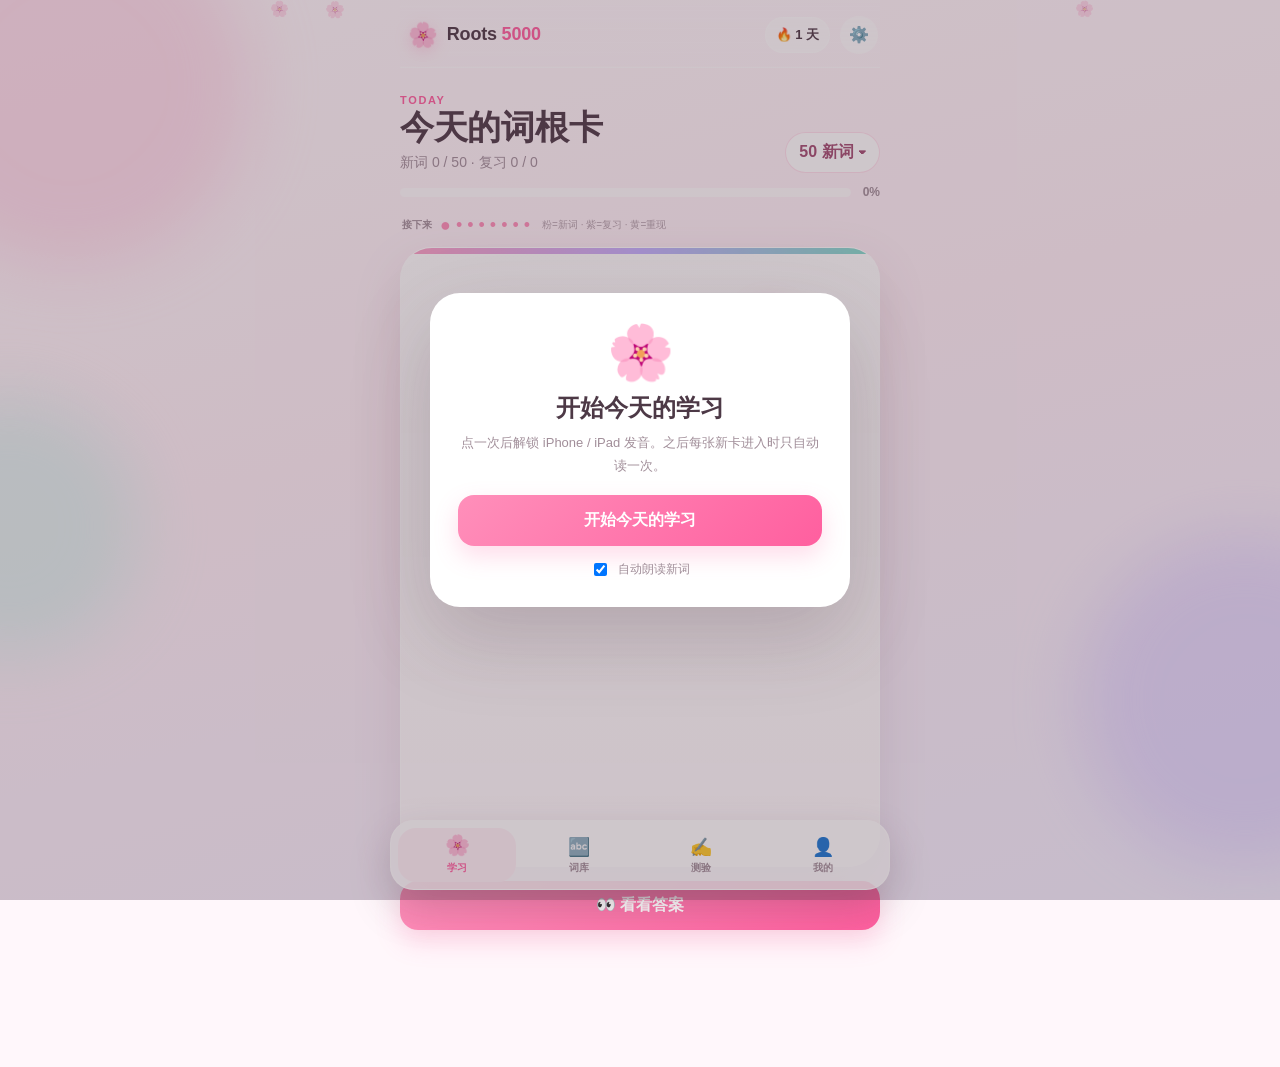
==== index.html @ 74c4fbbb "v0.5: 6主题皮肤/4tab合并/卡片改造/例句中文4745条/数据备份/部署文档 - 全站颜色变量化，6 套主题皮肤（含夜间）+ 动态背景装饰 + 低性能模式 - 词库与构词地图合并为 4 ta" ====
<!doctype html>
<html lang="zh-CN">
<head>
  <meta charset="utf-8" />
  <meta name="viewport" content="width=device-width,initial-scale=1,viewport-fit=cover,maximum-scale=1,user-scalable=no" />
  <meta name="apple-mobile-web-app-capable" content="yes" />
  <meta name="apple-mobile-web-app-status-bar-style" content="default" />
  <meta name="theme-color" content="#fff4fa" />
  <link rel="manifest" href="manifest.webmanifest" />
  <link rel="apple-touch-icon" href="icons/icon-192.png" />
  <link rel="stylesheet" href="styles.css" />
  <title>IELTS Roots 5000</title>
</head>
<body data-theme="strawberry">
  <div class="bg" id="bg" aria-hidden="true">
    <span class="blob b1"></span><span class="blob b2"></span><span class="blob b3"></span>
  </div>

  <div class="app-shell">
    <header class="topbar">
      <button class="brand" data-view="learn" aria-label="返回学习页">
        <span class="logo">🌸</span><span>Roots <em>5000</em></span>
      </button>
      <div class="top-actions">
        <span class="streak">🔥 <b id="streakNum">1</b> 天</span>
        <button class="icon-btn" id="settingsBtn" aria-label="设置">⚙️</button>
      </div>
    </header>

    <main>
      <section class="view active" id="view-learn">
        <div class="daybar">
          <div>
            <div class="eyebrow">TODAY</div>
            <h1>今天的词根卡</h1>
            <div class="day-sub" id="daySub">新词 0 / 50 · 复习 0 / 0</div>
          </div>
          <button class="goal-chip" id="goalBtn">50 新词 ▾</button>
        </div>
        <div class="progress-wrap" aria-label="今日进度">
          <div class="progress-track"><div class="progress-fill" id="progressFill"></div></div>
          <span id="progressPct">0%</span>
        </div>
        <div class="rhythm-strip" id="rhythmStrip" aria-label="接下来学习节奏"></div>

        <div class="study-layout">
          <div class="study-main">
            <div class="stage" id="stage"></div>
            <div class="verdict" id="verdict"></div>
          </div>
          <aside class="study-side" id="familySide" aria-live="polite"></aside>
        </div>
      </section>

      <section class="view" id="view-lexicon">
        <div class="page-head"><div><div class="eyebrow">A–Z LEXICON · STRUCTURE MAP</div><h2>词库</h2></div><p>查词与构词地图合并在本页：搜索、按字母跳转，或从词根出发看整个词族。</p></div>
        <div class="seg-row" style="margin-bottom:12px">
          <button class="seg active" data-browse="words">🔤 查词</button>
          <button class="seg" data-browse="structures">🌳 构词地图</button>
        </div>
        <div id="browseWords">
          <div class="lexicon-toolbar">
            <input id="lexiconSearch" class="search" placeholder="搜索单词或中文义…" />
            <div class="seg-row compact">
              <button class="seg active" data-tier-filter="All">全部</button>
              <button class="seg" data-tier-filter="Core">Core</button>
              <button class="seg" data-tier-filter="Reading">Reading</button>
            </div>
          </div>
          <div class="alphabet-bar" id="alphabetBar" aria-label="按字母浏览"></div>
          <div class="lexicon-meta"><b id="lexiconCount">0</b><span> 个词</span></div>
          <div class="lexicon-list" id="lexiconList"></div>
        </div>
        <div id="browseStructures" hidden>
          <div class="structure-tools">
            <div class="seg-row">
              <button class="seg" data-structure-mode="prefix">前缀</button>
              <button class="seg active" data-structure-mode="root">词根</button>
              <button class="seg" data-structure-mode="suffix">后缀</button>
            </div>
            <input id="structureSearch" class="search" placeholder="搜索结构或单词…" />
          </div>
          <div class="family-grid" id="structureMap"></div>
        </div>
      </section>

      <section class="view" id="view-quiz">
        <div class="page-head"><div><div class="eyebrow">QUIZ</div><h2>20 题一轮</h2></div><p>认义、构词、拼写三种题型混合；一轮结束后停止，不会无限出题。</p></div>
        <div class="quiz-mode-row">
          <button class="seg active" data-quiz-mode="mix">混合</button>
          <button class="seg" data-quiz-mode="meaning">认义</button>
          <button class="seg" data-quiz-mode="structure">构词</button>
          <button class="seg" data-quiz-mode="spell">拼写</button>
          <button class="seg" data-quiz-mode="wrong">错词</button>
        </div>
        <div id="quizArea"></div>
      </section>

      <section class="view" id="view-me">
        <div class="page-head"><div><div class="eyebrow">MY ROOTS</div><h2>学习状态</h2></div><p>核心 3000 深度掌握，Reading 2000 以阅读识别为主。</p></div>
        <div class="stats-grid" id="statsGrid"></div>
        <div class="panel">
          <div class="panel-title-row"><h3>掌握进度</h3><span class="muted">按词库层级</span></div>
          <div class="progress-line"><div><span>Core</span><b id="coreProgressText">0 / 3000</b></div><div class="mini-track"><i id="coreProgressFill"></i></div></div>
          <div class="progress-line"><div><span>Reading</span><b id="readingProgressText">0 / 2000</b></div><div class="mini-track"><i id="readingProgressFill"></i></div></div>
        </div>
        <div class="panel">
          <div class="panel-title-row"><h3>当前薄弱结构</h3><span class="muted">按错词累计</span></div>
          <div id="weakStructures" class="weak-list"></div>
        </div>
        <div class="panel">
          <div class="panel-title-row"><h3>错词本</h3><button class="secondary tiny" id="wrongReviewBtn">复习错词</button></div>
          <div id="wrongWords" class="wrong-list"></div>
        </div>
        <div class="panel">
          <h3>词库状态</h3>
          <div class="status-row"><span>Core</span><b id="coreCount">3000</b></div>
          <div class="status-row"><span>Reading</span><b id="readingCount">2000</b></div>
          <div class="status-row"><span>当前数据</span><b>QA 中</b></div>
          <div class="status-row"><span>应用版本</span><b>v0.3.1</b></div>
          <p class="muted">应用框架与词库内容分离。词条继续精修时，只替换 data/words.js 即可。</p>
        </div>
      </section>
    </main>

    <nav class="tabbar" aria-label="主导航">
      <button class="tab active" data-view="learn"><span>🌸</span><b>学习</b></button>
      <button class="tab" data-view="lexicon"><span>🔤</span><b>词库</b></button>
      <button class="tab" data-view="quiz"><span>✍️</span><b>测验</b></button>
      <button class="tab" data-view="me"><span>👤</span><b>我的</b></button>
    </nav>
  </div>

  <div class="modal-mask" id="startMask">
    <div class="start-card">
      <div class="start-emoji">🌸</div>
      <h2>开始今天的学习</h2>
      <p>点一次后解锁 iPhone / iPad 发音。之后每张新卡进入时只自动读一次。</p>
      <button class="primary big" id="startBtn">开始今天的学习</button>
      <label class="toggle-line"><input type="checkbox" id="startAutoSpeak" checked /><span>自动朗读新词</span></label>
    </div>
  </div>

  <div class="modal-mask hidden" id="settingsMask">
    <div class="sheet">
      <div class="sheet-handle"></div>
      <div class="sheet-head"><h3>学习设置</h3><button class="icon-btn" id="closeSettings">✕</button></div>
      <label class="setting-row"><span><b>自动朗读新词</b><small>每张卡首次出现读一次</small></span><input type="checkbox" id="autoSpeakToggle" /></label>
      <label class="setting-row"><span><b>可爱界面音效</b><small>翻卡、按钮、答对答错都有不同声音</small></span><input type="checkbox" id="sfxToggle" /></label>
      <div class="setting-row"><span><b>⚡ 低性能模式</b><small>弱设备自动生效，也可手动强制</small></span><button class="secondary tiny" id="perfBtn" type="button">自动</button></div>
      <label class="setting-row"><span><b>发音</b><small>设备可用语音会自动匹配</small></span><select id="accentSelect"><option value="en-GB">英音</option><option value="en-US">美音</option></select></label>
      <div class="setting-block"><b>每日新词</b><div class="choice-row"><button data-goal="20">20</button><button data-goal="30">30</button><button data-goal="50">50</button><button data-goal="75">75</button><button data-goal="100">100</button></div></div>
      <div class="setting-block"><b>学习层级</b><div class="choice-row"><button data-phase="Core">Core 3000</button><button data-phase="Reading">Reading 2000</button></div><small class="muted">默认先学 Core；Reading 用于后续阅读识别层。</small></div>
      <div class="setting-block"><b>🎨 皮肤</b>
        <div class="theme-grid" id="themeGrid">
          <button class="theme-opt" type="button" data-theme-opt="strawberry"><i class="t1"></i>🍓 草莓牛奶</button>
          <button class="theme-opt" type="button" data-theme-opt="cloud"><i class="t2"></i>☁️ 云朵软糖</button>
          <button class="theme-opt" type="button" data-theme-opt="cream"><i class="t3"></i>🍮 奶油甜点</button>
          <button class="theme-opt" type="button" data-theme-opt="matcha"><i class="t4"></i>🍵 抹茶红豆</button>
          <button class="theme-opt" type="button" data-theme-opt="night"><i class="t5"></i>🌙 星空猫猫</button>
          <button class="theme-opt" type="button" data-theme-opt="candy"><i class="t6"></i>🍬 彩虹糖果</button>
        </div>
      </div>
      <div class="setting-block"><b>💾 数据备份</b><div class="choice-row"><button id="exportBtn">导出 JSON</button><button id="importBtn">导入 JSON</button><input type="file" id="importInput" accept=".json" hidden /></div><small class="muted">换手机或清理浏览器前先导出；学满一周会提醒一次。</small></div>
      <button class="danger-link" id="resetBtn">清空本机学习记录</button>
    </div>
  </div>

  <script src="data/words.js"></script>
  <script src="app.js"></script>
</body>
</html>
---- styles.css ----
/* ============================================================
   Roots 5000 · v0.5 主题系统
   所有颜色只通过语义变量引用；6 套主题 = 同一组变量的不同取值。
   结构规则（布局/动画/手势）与 v0.4.1 完全一致，只动颜色。
   ============================================================ */
:root{
  --r-xl:32px;
  --r-lg:24px;
  --safe-bottom:env(safe-area-inset-bottom,0px);
}
body[data-theme="strawberry"]{
  --pink:#ff8fba; --pink-deep:#ff5f9f; --pink-soft:#ffd8e8; --pink-pale:#fff1f7;
  --purple:#b9a3ff; --mint:#69d7bf; --mint-soft:#dcf8f0;
  --blue:#8bbcff; --blue-soft:#e7f1ff; --yellow:#ffd66e;
  --ink:#4d3946; --ink-2:#745e6a; --muted:#a18e99;
  --line:rgba(150,100,130,.14);
  --bg:#fff7fb; --bg-g1:#fff9fc; --bg-g2:#fff0f7; --bg-g3:#f4f0ff;
  --blob1:#ffb8d4; --blob2:#cabaff; --blob3:#b4eee2;
  --surface-hi:rgba(255,247,251,.92); --surface-lo:rgba(255,247,251,.66);
  --card-hi:rgba(255,255,255,.97); --card-lo:rgba(255,250,253,.95); --card-solid:#fff;
  --glass-97:rgba(255,255,255,.97); --glass-95:rgba(255,255,255,.95); --glass-92:rgba(255,255,255,.92);
  --glass-9:rgba(255,255,255,.9); --glass-86:rgba(255,255,255,.86); --glass-84:rgba(255,255,255,.84);
  --glass-82:rgba(255,255,255,.82); --glass-8:rgba(255,255,255,.8); --glass-78:rgba(255,255,255,.78);
  --glass-72:rgba(255,255,255,.72); --glass-7:rgba(255,255,255,.7);
  --accent-line:rgba(255,143,186,.28); --accent-line-soft:rgba(255,143,186,.16);
  --accent-c:#a34d72;
  --pre-c:#4d78b6; --root-c:#b24d77; --suf-c:#3b8e7c;
  --reading-bg:#f1edff; --reading-c:#6e5cb4;
  --conf-bg:#f7f7fa; --conf-c:#756b72;
  --ok-bg:#eafaf5; --ok-c:#378a75; --ok-br:#9adbc9;
  --err-bg:#fff0f2; --err-c:#b14c60; --err-br:#f0a7b3;
  --warn-bg:#fff8df; --warn-c:#967021; --warn-br:rgba(255,214,110,.36);
  --mnem-bg1:#fff9df; --mnem-bg2:#fff3ea;
  --neut-bg:#f8f4f7; --track-bg:#f4edf1; --handle:#e7dde3;
  --cue-l-bg:rgba(255,239,242,.94); --cue-l-c:#b64f68;
  --cue-r-bg:rgba(235,250,245,.94); --cue-r-c:#31836c;
  --mask:rgba(80,54,68,.28);
  --shadow:0 18px 50px rgba(126,82,106,.14);
  --shadow-accent:rgba(255,95,159,.22);
  --shadow-lg:rgba(80,54,68,.22);
  --white-text:#fff;
}
body[data-theme="cloud"]{
  --pink:#8ec8f5; --pink-deep:#5fa8e8; --pink-soft:#d8ecff; --pink-pale:#eef6ff;
  --purple:#a8c4f5; --mint:#69d7bf; --mint-soft:#dcf8f0;
  --blue:#5fa8e8; --blue-soft:#e3f2ff; --yellow:#ffd66e;
  --ink:#3d4a5c; --ink-2:#7a8fa8; --muted:#b0c2d6;
  --line:rgba(160,200,255,.45);
  --bg:#f8fcff; --bg-g1:#f8fcff; --bg-g2:#eaf5ff; --bg-g3:#e0efff;
  --blob1:#a8d8ff; --blob2:#c8e8ff; --blob3:#d8e8ff;
  --surface-hi:rgba(248,252,255,.92); --surface-lo:rgba(248,252,255,.66);
  --card-hi:rgba(255,255,255,.97); --card-lo:rgba(250,253,255,.95); --card-solid:#fff;
  --glass-97:rgba(255,255,255,.97); --glass-95:rgba(255,255,255,.95); --glass-92:rgba(255,255,255,.92);
  --glass-9:rgba(255,255,255,.9); --glass-86:rgba(255,255,255,.86); --glass-84:rgba(255,255,255,.84);
  --glass-82:rgba(255,255,255,.82); --glass-8:rgba(255,255,255,.8); --glass-78:rgba(255,255,255,.78);
  --glass-72:rgba(255,255,255,.72); --glass-7:rgba(255,255,255,.7);
  --accent-line:rgba(160,200,255,.5); --accent-line-soft:rgba(160,200,255,.3);
  --accent-c:#4a8ec4;
  --pre-c:#3b7ea8; --root-c:#4a8ec4; --suf-c:#2f8c72;
  --reading-bg:#e8f0ff; --reading-c:#5b7fd4;
  --conf-bg:#f0f4f8; --conf-c:#7d8ea3;
  --ok-bg:#eafaf5; --ok-c:#378a75; --ok-br:#9adbc9;
  --err-bg:#fff0f2; --err-c:#b14c60; --err-br:#f0a7b3;
  --warn-bg:#fff8df; --warn-c:#967021; --warn-br:rgba(255,214,110,.36);
  --mnem-bg1:#f4f9ff; --mnem-bg2:#f0f6ff;
  --neut-bg:#f2f6fa; --track-bg:#e8eef5; --handle:#d4dee8;
  --cue-l-bg:rgba(255,239,242,.94); --cue-l-c:#b64f68;
  --cue-r-bg:rgba(235,250,245,.94); --cue-r-c:#31836c;
  --mask:rgba(60,80,110,.3);
  --shadow:0 18px 50px rgba(90,120,160,.16);
  --shadow-accent:rgba(95,168,232,.3);
  --shadow-lg:rgba(60,80,110,.25);
  --white-text:#fff;
}
body[data-theme="cream"]{
  --pink:#f5bc80; --pink-deep:#e08a4a; --pink-soft:#ffe8c8; --pink-pale:#fff5e6;
  --purple:#d8b898; --mint:#69d7bf; --mint-soft:#dcf8f0;
  --blue:#8bbcff; --blue-soft:#e7f1ff; --yellow:#ffd66e;
  --ink:#5a4232; --ink-2:#9d8570; --muted:#c8b5a0;
  --line:rgba(230,190,140,.45);
  --bg:#fffcf6; --bg-g1:#fffcf6; --bg-g2:#fff5e6; --bg-g3:#ffefd9;
  --blob1:#ffd9a8; --blob2:#ffe8c8; --blob3:#ffdfb8;
  --surface-hi:rgba(255,253,248,.92); --surface-lo:rgba(255,253,248,.66);
  --card-hi:rgba(255,255,255,.97); --card-lo:rgba(255,253,249,.95); --card-solid:#fff;
  --glass-97:rgba(255,255,255,.97); --glass-95:rgba(255,255,255,.95); --glass-92:rgba(255,255,255,.92);
  --glass-9:rgba(255,255,255,.9); --glass-86:rgba(255,255,255,.86); --glass-84:rgba(255,255,255,.84);
  --glass-82:rgba(255,255,255,.82); --glass-8:rgba(255,255,255,.8); --glass-78:rgba(255,255,255,.78);
  --glass-72:rgba(255,255,255,.72); --glass-7:rgba(255,255,255,.7);
  --accent-line:rgba(230,190,140,.55); --accent-line-soft:rgba(230,190,140,.32);
  --accent-c:#c07a3a;
  --pre-c:#4a7aa8; --root-c:#c07a3a; --suf-c:#5a8c50;
  --reading-bg:#f0f6ff; --reading-c:#5b7fd4;
  --conf-bg:#f7f3ec; --conf-c:#a08d74;
  --ok-bg:#eafaf5; --ok-c:#378a75; --ok-br:#9adbc9;
  --err-bg:#fff0f2; --err-c:#b14c60; --err-br:#f0a7b3;
  --warn-bg:#fff8df; --warn-c:#967021; --warn-br:rgba(255,214,110,.36);
  --mnem-bg1:#fff9df; --mnem-bg2:#fff3ea;
  --neut-bg:#f8f2e8; --track-bg:#f0e6d6; --handle:#e2d5c0;
  --cue-l-bg:rgba(255,239,242,.94); --cue-l-c:#b64f68;
  --cue-r-bg:rgba(235,250,245,.94); --cue-r-c:#31836c;
  --mask:rgba(120,80,50,.3);
  --shadow:0 18px 50px rgba(150,110,70,.18);
  --shadow-accent:rgba(224,138,74,.35);
  --shadow-lg:rgba(120,80,50,.28);
  --white-text:#fff;
}
body[data-theme="matcha"]{
  --pink:#a8d888; --pink-deep:#6aa84f; --pink-soft:#e0f0cc; --pink-pale:#f0f8e8;
  --purple:#b9c8a8; --mint:#69d7bf; --mint-soft:#dcf8f0;
  --blue:#8bbcff; --blue-soft:#e7f1ff; --yellow:#ffd66e;
  --ink:#3d4a35; --ink-2:#7d8a70; --muted:#aab8a0;
  --line:rgba(180,210,150,.5);
  --bg:#f8fcf4; --bg-g1:#f8fcf4; --bg-g2:#eef7e6; --bg-g3:#e5f2dc;
  --blob1:#b8dc98; --blob2:#d0e8b8; --blob3:#e0f0cc;
  --surface-hi:rgba(248,252,244,.92); --surface-lo:rgba(248,252,244,.66);
  --card-hi:rgba(255,255,255,.97); --card-lo:rgba(254,255,252,.95); --card-solid:#fff;
  --glass-97:rgba(255,255,255,.97); --glass-95:rgba(255,255,255,.95); --glass-92:rgba(255,255,255,.92);
  --glass-9:rgba(255,255,255,.9); --glass-86:rgba(255,255,255,.86); --glass-84:rgba(255,255,255,.84);
  --glass-82:rgba(255,255,255,.82); --glass-8:rgba(255,255,255,.8); --glass-78:rgba(255,255,255,.78);
  --glass-72:rgba(255,255,255,.72); --glass-7:rgba(255,255,255,.7);
  --accent-line:rgba(180,210,150,.55); --accent-line-soft:rgba(180,210,150,.32);
  --accent-c:#5a8c3a;
  --pre-c:#4a7a35; --root-c:#c2557f; --suf-c:#5a8c3a;
  --reading-bg:#f0f4e8; --reading-c:#8a9a4a;
  --conf-bg:#f2f5ec; --conf-c:#8a9778;
  --ok-bg:#eafaf5; --ok-c:#378a75; --ok-br:#9adbc9;
  --err-bg:#fff0f2; --err-c:#b14c60; --err-br:#f0a7b3;
  --warn-bg:#fff8df; --warn-c:#967021; --warn-br:rgba(255,214,110,.36);
  --mnem-bg1:#f6fde8; --mnem-bg2:#f0f8e8;
  --neut-bg:#f2f6ec; --track-bg:#e6edd9; --handle:#d8e2c8;
  --cue-l-bg:rgba(255,239,242,.94); --cue-l-c:#b64f68;
  --cue-r-bg:rgba(235,250,245,.94); --cue-r-c:#31836c;
  --mask:rgba(80,110,60,.3);
  --shadow:0 18px 50px rgba(110,140,90,.18);
  --shadow-accent:rgba(106,168,79,.35);
  --shadow-lg:rgba(80,110,60,.28);
  --white-text:#fff;
}
body[data-theme="candy"]{
  --pink:#ff8ec8; --pink-deep:#a86ad8; --pink-soft:#ffe3f5; --pink-pale:#fff3fb;
  --purple:#c8b3ff; --mint:#7ae0d0; --mint-soft:#dcf8f0;
  --blue:#7ac8ff; --blue-soft:#e8f4ff; --yellow:#ffd66e;
  --ink:#4a3d52; --ink-2:#8a7a95; --muted:#bcaec8;
  --line:rgba(200,170,255,.45);
  --bg:#fff8fc; --bg-g1:#fff8fc; --bg-g2:#f4f0ff; --bg-g3:#eef8ff;
  --blob1:#ffb3d8; --blob2:#c8b3ff; --blob3:#a8e8ff;
  --surface-hi:rgba(255,248,252,.92); --surface-lo:rgba(255,248,252,.66);
  --card-hi:rgba(255,255,255,.97); --card-lo:rgba(255,250,255,.95); --card-solid:#fff;
  --glass-97:rgba(255,255,255,.97); --glass-95:rgba(255,255,255,.95); --glass-92:rgba(255,255,255,.92);
  --glass-9:rgba(255,255,255,.9); --glass-86:rgba(255,255,255,.86); --glass-84:rgba(255,255,255,.84);
  --glass-82:rgba(255,255,255,.82); --glass-8:rgba(255,255,255,.8); --glass-78:rgba(255,255,255,.78);
  --glass-72:rgba(255,255,255,.72); --glass-7:rgba(255,255,255,.7);
  --accent-line:rgba(200,170,255,.5); --accent-line-soft:rgba(200,170,255,.3);
  --accent-c:#8a5ac8;
  --pre-c:#4a8ad8; --root-c:#d858a8; --suf-c:#3aa88a;
  --reading-bg:#efe9ff; --reading-c:#7a5bd8;
  --conf-bg:#f5f1fa; --conf-c:#9483a8;
  --ok-bg:#eafaf5; --ok-c:#378a75; --ok-br:#9adbc9;
  --err-bg:#fff0f2; --err-c:#b14c60; --err-br:#f0a7b3;
  --warn-bg:#fff8df; --warn-c:#967021; --warn-br:rgba(255,214,110,.36);
  --mnem-bg1:#fff2fa; --mnem-bg2:#f4f0ff;
  --neut-bg:#f5f1f8; --track-bg:#eae3f2; --handle:#dcd2ea;
  --cue-l-bg:rgba(255,239,242,.94); --cue-l-c:#b64f68;
  --cue-r-bg:rgba(235,250,245,.94); --cue-r-c:#31836c;
  --mask:rgba(100,70,150,.3);
  --shadow:0 18px 50px rgba(150,120,190,.18);
  --shadow-accent:rgba(180,122,232,.35);
  --shadow-lg:rgba(100,70,150,.28);
  --white-text:#fff;
}
body[data-theme="night"]{
  --pink:#ff9ecf; --pink-deep:#c4a8ff; --pink-soft:rgba(255,150,200,.22); --pink-pale:rgba(255,150,200,.14);
  --purple:#8e7ae8; --mint:#5fd3b8; --mint-soft:rgba(120,255,200,.16);
  --blue:#7ab8ff; --blue-soft:rgba(120,180,255,.18); --yellow:#ffd66e;
  --ink:#f2ecff; --ink-2:#b0a0d8; --muted:#7a6a9e;
  --line:rgba(180,150,255,.28);
  --bg:#1c1638; --bg-g1:#28204a; --bg-g2:#1c1638; --bg-g3:#302456;
  --blob1:#6b4fa8; --blob2:#4a5aa8; --blob3:#8e4fa8;
  --surface-hi:rgba(40,32,70,.8); --surface-lo:rgba(40,32,70,.6);
  --card-hi:rgba(255,255,255,.1); --card-lo:rgba(255,255,255,.05); --card-solid:#2a2250;
  --glass-97:rgba(255,255,255,.12); --glass-95:rgba(255,255,255,.1); --glass-92:rgba(255,255,255,.09);
  --glass-9:rgba(255,255,255,.08); --glass-86:rgba(255,255,255,.07); --glass-84:rgba(255,255,255,.06);
  --glass-82:rgba(255,255,255,.06); --glass-8:rgba(255,255,255,.05); --glass-78:rgba(255,255,255,.05);
  --glass-72:rgba(255,255,255,.04); --glass-7:rgba(255,255,255,.04);
  --accent-line:rgba(180,150,255,.38); --accent-line-soft:rgba(180,150,255,.22);
  --accent-c:#d0b8ff;
  --pre-c:#a8d0ff; --root-c:#ffb8d8; --suf-c:#8ee8c8;
  --reading-bg:rgba(160,140,255,.2); --reading-c:#c8b8ff;
  --conf-bg:rgba(255,255,255,.08); --conf-c:#b0a8c8;
  --ok-bg:rgba(100,230,190,.16); --ok-c:#8ee8c8; --ok-br:rgba(140,230,200,.4);
  --err-bg:rgba(255,140,180,.16); --err-c:#ffb0c8; --err-br:rgba(255,140,180,.4);
  --warn-bg:rgba(255,210,110,.14); --warn-c:#ffd98a; --warn-br:rgba(255,214,110,.35);
  --mnem-bg1:rgba(255,210,110,.12); --mnem-bg2:rgba(255,180,140,.1);
  --neut-bg:rgba(255,255,255,.07); --track-bg:rgba(255,255,255,.1); --handle:rgba(255,255,255,.18);
  --cue-l-bg:rgba(90,35,55,.94); --cue-l-c:#ffb0c8;
  --cue-r-bg:rgba(35,80,70,.94); --cue-r-c:#8ee8c8;
  --mask:rgba(0,0,0,.55);
  --shadow:0 18px 50px rgba(0,0,0,.4);
  --shadow-accent:rgba(180,120,255,.35);
  --shadow-lg:rgba(0,0,0,.5);
  --white-text:#fff;
}

*{box-sizing:border-box;-webkit-tap-highlight-color:transparent}
html,body{margin:0;min-height:100%;background:var(--bg);color:var(--ink)}
body{font-family:-apple-system,BlinkMacSystemFont,"SF Pro Display","PingFang SC","Hiragino Sans GB","Microsoft YaHei",sans-serif;-webkit-font-smoothing:antialiased;min-height:100dvh;overflow-x:hidden;transition:color .35s ease,background .35s ease}
button,input,select{font:inherit;color:inherit}
button{border:0;background:none;cursor:pointer}
button:focus-visible,input:focus-visible,select:focus-visible{outline:3px solid var(--accent-line);outline-offset:2px}
.bg{position:fixed;inset:0;z-index:-2;overflow:hidden;background:linear-gradient(165deg,var(--bg-g1) 0%,var(--bg-g2) 44%,var(--bg-g3) 100%);transition:opacity .3s ease}
.blob{position:absolute;border-radius:50%;filter:blur(74px);opacity:.48;will-change:transform;transition:background .4s}
.b1{width:360px;height:360px;background:var(--blob1);left:-110px;top:-95px;animation:float1 16s ease-in-out infinite}
.b2{width:330px;height:330px;background:var(--blob2);right:-130px;bottom:4%;animation:float2 19s ease-in-out infinite}
.b3{width:260px;height:260px;background:var(--blob3);left:-120px;top:44%;animation:float3 17s ease-in-out infinite}
@keyframes float1{50%{transform:translate(46px,58px) scale(1.12)}}
@keyframes float2{50%{transform:translate(-54px,-42px) scale(1.16)}}
@keyframes float3{50%{transform:translate(66px,-30px) scale(1.08)}}
.bg-deco{position:absolute;pointer-events:none;opacity:.75;animation-name:decoUp;animation-timing-function:linear;animation-iteration-count:infinite}
@keyframes decoUp{from{transform:translateY(105vh) rotate(0deg);opacity:0}8%{opacity:.7}92%{opacity:.7}to{transform:translateY(-12vh) rotate(340deg);opacity:0}}
.bg-deco.twinkle{animation-name:twinkle;animation-timing-function:ease-in-out}
@keyframes twinkle{0%,100%{opacity:.2;transform:scale(.75)}50%{opacity:.9;transform:scale(1.15)}}
.app-shell{width:min(520px,100%);margin:0 auto;min-height:100dvh;padding:0 20px calc(108px + var(--safe-bottom))}
.topbar{position:sticky;top:0;z-index:30;display:flex;align-items:center;justify-content:space-between;min-height:68px;padding:12px 2px 10px;background:linear-gradient(to bottom,var(--surface-hi),var(--surface-lo));backdrop-filter:blur(18px);-webkit-backdrop-filter:blur(18px);border-bottom:1px solid var(--glass-7);transition:background .4s,border-color .4s}
.brand{display:flex;align-items:center;gap:9px;font-size:18px;font-weight:850;letter-spacing:-.2px}.brand em{font-style:normal;color:var(--pink-deep)}.logo{font-size:24px;filter:drop-shadow(0 4px 8px var(--shadow-accent))}
.top-actions{display:flex;align-items:center;gap:10px}.streak{font-size:13px;font-weight:750;background:var(--glass-7);border:1px solid var(--glass-92);padding:8px 10px;border-radius:999px;box-shadow:0 5px 18px var(--shadow)}
.icon-btn{width:38px;height:38px;border-radius:50%;background:var(--glass-78);box-shadow:0 6px 18px var(--shadow);font-size:16px;transition:background .4s}
main{padding-top:20px}.view{display:none;animation:viewIn .28s ease both}.view.active{display:block}@keyframes viewIn{from{opacity:0;transform:translateY(6px)}to{opacity:1;transform:none}}
.daybar{display:flex;align-items:flex-end;justify-content:space-between;gap:18px;margin:6px 0 12px}.daybar h1,.page-head h2{margin:2px 0 4px;font-size:clamp(24px,4vw,36px);line-height:1.15;letter-spacing:-.3px}.eyebrow{font-size:11px;letter-spacing:.15em;font-weight:900;color:var(--pink-deep)}.day-sub,.page-head p{margin:0;color:var(--muted);font-size:14px;line-height:1.6}.goal-chip{flex:none;padding:9px 13px;border-radius:999px;background:var(--card-solid);border:1px solid var(--accent-line);font-weight:800;color:var(--accent-c);box-shadow:0 7px 20px var(--shadow);transition:background .4s,border-color .4s,color .4s}
.progress-wrap{display:grid;grid-template-columns:1fr auto;align-items:center;gap:12px;margin-bottom:18px}.progress-track{height:9px;border-radius:999px;background:var(--glass-72);overflow:hidden;box-shadow:inset 0 1px 4px var(--shadow)}.progress-fill{height:100%;width:0;background:linear-gradient(90deg,var(--pink),var(--purple));border-radius:inherit;transition:width .35s ease}.progress-wrap>span{font-size:12px;color:var(--muted);font-weight:800}
.study-layout{display:grid;grid-template-columns:minmax(0,1fr);gap:22px}.study-main{min-width:0}.study-side{display:none}
.stage{perspective:1400px;-webkit-perspective:1400px;min-height:500px;position:relative}.flashcard{position:relative;width:100%;height:min(570px,calc(100dvh - 250px));min-height:500px;animation:cardIn .42s cubic-bezier(.22,1,.36,1) both;transform:translateZ(0)}.card-inner{position:relative;width:100%;height:100%;min-height:inherit;transform-style:preserve-3d;-webkit-transform-style:preserve-3d;transition:transform .78s cubic-bezier(.22,1,.36,1);will-change:transform}.card-inner.flipped{transform:rotateY(180deg);-webkit-transform:rotateY(180deg)}@keyframes cardIn{from{opacity:0;filter:blur(2px)}to{opacity:1;filter:none}}
.card-face{position:absolute;inset:0;backface-visibility:hidden;-webkit-backface-visibility:hidden;border-radius:var(--r-xl);background:linear-gradient(180deg,var(--card-hi),var(--card-lo));border:1px solid var(--glass-92);box-shadow:var(--shadow);padding:24px;overflow:auto;overscroll-behavior:contain;-webkit-transform:translateZ(0);transform:translateZ(0);transition:background .4s,border-color .4s}.card-face::before{content:"";position:absolute;inset:0 auto auto 0;width:100%;height:6px;border-radius:var(--r-xl) var(--r-xl) 0 0;background:linear-gradient(90deg,var(--pink),var(--purple),var(--mint));opacity:.85}.card-front{transform:rotateY(0deg) translateZ(1px);-webkit-transform:rotateY(0deg) translateZ(1px)}.card-back{transform:rotateY(180deg) translateZ(1px);-webkit-transform:rotateY(180deg) translateZ(1px)}
.card-topline{display:flex;align-items:center;justify-content:space-between;gap:10px;margin-bottom:10px}.chips{display:flex;gap:7px;flex-wrap:wrap}.mini-chip{font-size:11px;font-weight:850;padding:6px 9px;border-radius:999px;background:var(--pink-pale);color:var(--accent-c);border:1px solid var(--accent-line-soft);transition:background .4s,color .4s,border-color .4s}.mini-chip.reading{background:var(--reading-bg);color:var(--reading-c)}.mini-chip.conf{background:var(--conf-bg);color:var(--conf-c)}
.word-row{display:flex;align-items:center;justify-content:center;gap:12px;margin-top:8px}.word{margin:0;text-align:center;font-size:clamp(34px,9vw,52px);line-height:1.08;font-weight:850;letter-spacing:0;overflow-wrap:anywhere}.speak-btn{flex:none;width:46px;height:46px;border-radius:50%;background:linear-gradient(145deg,var(--card-solid),var(--pink-soft));box-shadow:0 9px 24px var(--shadow-accent);font-size:20px;position:relative;transition:background .4s}.speak-btn.speaking::after{content:"";position:absolute;inset:-4px;border-radius:50%;border:2px solid var(--accent-line);animation:pulse 1s ease-out infinite}@keyframes pulse{to{transform:scale(1.35);opacity:0}}
.ipa{text-align:center;margin:9px 0 4px;font-size:14px;letter-spacing:.03em;color:var(--muted)}.pos{text-align:center;font-size:12px;font-weight:850;color:var(--ink-2);margin-bottom:18px}
.decomp{display:flex;align-items:stretch;justify-content:center;gap:8px;flex-wrap:wrap;margin:16px auto 18px}.piece{min-width:92px;max-width:180px;padding:11px 13px;border-radius:18px;text-align:center;font-weight:900;font-size:15px;animation:piecePop .4s cubic-bezier(.34,1.56,.64,1) both}.piece:nth-of-type(2){animation-delay:.05s}.piece:nth-of-type(3){animation-delay:.1s}.piece small{display:block;margin-top:5px;font-size:10px;line-height:1.35;font-weight:700;opacity:.72;letter-spacing:.01em}.piece.pre{background:var(--blue-soft);color:var(--pre-c);transition:background .4s,color .4s}.piece.root{background:var(--pink-soft);color:var(--root-c);transition:background .4s,color .4s}.piece.suf{background:var(--mint-soft);color:var(--suf-c);transition:background .4s,color .4s}.plus{align-self:center;color:var(--muted);font-weight:900}@keyframes piecePop{from{opacity:0;transform:scale(.86) translateY(5px)}to{opacity:1;transform:none}}
.mnemonic{margin:0 auto;padding:16px 18px;border-radius:20px;background:linear-gradient(135deg,var(--mnem-bg1),var(--mnem-bg2));border:1px solid var(--warn-br);font-size:15px;line-height:1.8;color:var(--ink-2);transition:background .4s,color .4s,border-color .4s}.mnemonic strong{color:var(--ink)}.flip-hint{text-align:center;color:var(--muted);font-size:12px;font-weight:750;margin-top:18px}.front-spacer{height:4px}
.answer-head{text-align:center;margin:6px 0 16px}.answer-head .meaning{font-size:clamp(24px,5vw,32px);line-height:1.35;font-weight:900;color:var(--ink)}.answer-head .word-small{font-size:13px;color:var(--muted);margin-bottom:5px}.info-block{padding:15px 16px;border-radius:19px;background:var(--glass-72);border:1px solid var(--line);margin-top:11px;transition:background .4s}.info-title{display:flex;align-items:center;gap:7px;font-size:12px;font-weight:900;color:var(--ink-2);margin-bottom:6px}.info-block p{margin:0;font-size:14.5px;line-height:1.78;letter-spacing:.01em}.example-en{font-family:Georgia,"Times New Roman",serif;font-size:15.5px!important;line-height:1.72!important;color:var(--ink)}.example-actions{display:flex;justify-content:flex-end;margin-top:8px}.mini-speak{font-size:12px;font-weight:800;color:var(--accent-c);background:var(--pink-soft);padding:6px 9px;border-radius:999px;transition:background .4s,color .4s}.details{margin-top:11px;border-radius:18px;background:var(--neut-bg);border:1px solid var(--line);overflow:hidden;transition:background .4s}.details summary{list-style:none;padding:13px 15px;font-size:13px;font-weight:850;cursor:pointer}.details summary::-webkit-details-marker{display:none}.details summary::after{content:"⌄";float:right;color:var(--muted)}.details[open] summary::after{content:"⌃"}.detail-body{padding:0 15px 14px;display:grid;gap:7px}.detail-row{display:grid;grid-template-columns:78px 1fr;gap:10px;font-size:12.5px;line-height:1.55}.detail-row span:first-child{color:var(--muted);font-weight:800}
.verdict{min-height:78px;margin-top:14px}.flip-btn{width:100%;padding:14px;border-radius:18px;background:linear-gradient(135deg,var(--pink),var(--pink-deep));color:var(--white-text);font-weight:900;box-shadow:0 12px 26px var(--shadow-accent)}.verdict-row{display:grid;grid-template-columns:repeat(3,1fr);gap:10px}.grade{padding:12px 8px;border-radius:18px;font-weight:900;background:var(--card-solid);border:1px solid var(--glass-95);box-shadow:0 8px 20px var(--shadow);transition:background .4s}.grade small{display:block;margin-top:4px;font-size:10px;font-weight:700;color:var(--muted)}.grade.unknown{background:var(--err-bg);color:var(--err-c)}.grade.fuzzy{background:var(--warn-bg);color:var(--warn-c)}.grade.known{background:var(--ok-bg);color:var(--ok-c)}
.done-card{min-height:470px;display:flex;flex-direction:column;align-items:center;justify-content:center;text-align:center;padding:34px;border-radius:var(--r-xl);background:var(--glass-9);box-shadow:var(--shadow);animation:cardIn .4s ease both;transition:background .4s}.done-card .em{font-size:56px;animation:bounce .8s ease both}@keyframes bounce{40%{transform:translateY(-10px) scale(1.08)}}.done-card h3{font-size:27px;margin:10px 0 8px}.done-card p{color:var(--muted);line-height:1.75}.done-stats{display:grid;grid-template-columns:repeat(3,1fr);gap:10px;width:100%;margin:18px 0}.done-stat{padding:12px;border-radius:17px;background:var(--pink-pale)}.done-stat b{display:block;font-size:20px}.done-stat span{font-size:11px;color:var(--muted)}.primary{background:linear-gradient(135deg,var(--pink),var(--pink-deep));color:var(--white-text);padding:12px 18px;border-radius:16px;font-weight:900;box-shadow:0 10px 24px var(--shadow-accent)}.primary.big{width:100%;padding:15px 18px;font-size:16px}.secondary{background:var(--card-solid);color:var(--accent-c);padding:11px 16px;border-radius:16px;font-weight:850;border:1px solid var(--accent-line);transition:background .4s}
.side-card{position:sticky;top:90px;padding:20px;border-radius:24px;background:var(--glass-72);border:1px solid var(--glass-86);box-shadow:0 14px 34px var(--shadow);transition:background .4s}.side-card h3{margin:3px 0 4px;font-size:18px}.side-card p{margin:0 0 14px;color:var(--muted);font-size:12px;line-height:1.6}.family-list{display:grid;gap:8px}.family-word{display:flex;justify-content:space-between;gap:12px;padding:9px 11px;border-radius:14px;background:var(--glass-8);font-size:12px}.family-word.current{background:var(--pink-soft);color:var(--accent-c);font-weight:850}.family-word span:last-child{color:var(--muted);text-align:right}
.page-head{display:flex;align-items:flex-end;justify-content:space-between;gap:18px;margin:4px 0 18px}.page-head>p{max-width:520px;text-align:right}.map-tools{margin-bottom:14px}.search{width:100%;padding:13px 15px;border-radius:16px;border:1px solid var(--line);background:var(--glass-86);font-size:14px;transition:background .4s}.family-grid{display:grid;grid-template-columns:repeat(auto-fit,minmax(230px,1fr));gap:12px}.map-card{padding:16px;border-radius:20px;background:var(--glass-82);border:1px solid var(--glass-9);box-shadow:0 8px 24px var(--shadow);transition:background .4s}.map-card h3{margin:0;font-size:18px}.map-card .meta{font-size:11px;color:var(--muted);margin-top:3px}.map-card .sample{margin-top:10px;font-size:12px;line-height:1.6;color:var(--ink-2)}.map-card button{margin-top:10px;color:var(--accent-c);font-size:12px;font-weight:850}.map-card.open .more{display:block}.more{display:none;margin-top:10px;padding-top:10px;border-top:1px solid var(--line);font-size:12px;line-height:1.7;color:var(--ink-2)}
.quiz-mode-row{display:flex;gap:8px;flex-wrap:wrap;margin-bottom:14px}.seg{padding:9px 12px;border-radius:999px;background:var(--glass-72);font-size:12px;font-weight:850;transition:background .4s}.seg.active{background:var(--pink-soft);color:var(--accent-c)}.quiz-card{padding:24px;border-radius:28px;background:var(--glass-9);box-shadow:var(--shadow);transition:background .4s}.quiz-top{display:flex;justify-content:space-between;font-size:12px;color:var(--muted);font-weight:800}.quiz-prompt{margin:28px 0 8px;text-align:center;font-size:12px;font-weight:900;color:var(--ink-2)}.quiz-big{text-align:center;font-size:clamp(30px,7vw,44px);font-weight:900;letter-spacing:0;line-height:1.15;overflow-wrap:anywhere}.quiz-sub{text-align:center;color:var(--muted);font-size:13px;margin-top:8px;line-height:1.6}.options{display:grid;gap:9px;margin-top:22px}.option{padding:13px 14px;border-radius:16px;background:var(--bg);border:1px solid var(--accent-line-soft);text-align:left;font-size:14px;line-height:1.5;transition:background .4s,border-color .4s}.option.correct{background:var(--ok-bg);border-color:var(--ok-br)}.option.wrong{background:var(--err-bg);border-color:var(--err-br)}.spell-input{width:100%;margin-top:22px;padding:14px 15px;border-radius:16px;border:1px solid var(--line);background:var(--card-solid);font-size:18px;text-align:center;transition:background .4s}.quiz-actions{display:flex;justify-content:center;margin-top:14px}.feedback{margin-top:14px;padding:12px;border-radius:15px;background:var(--neut-bg);font-size:13px;line-height:1.6}.feedback.good{background:var(--ok-bg)}.feedback.bad{background:var(--err-bg)}
.stats-grid{display:grid;grid-template-columns:repeat(2,1fr);gap:11px}.stat{padding:18px;border-radius:20px;background:var(--glass-84);box-shadow:0 9px 24px var(--shadow);transition:background .4s}.stat b{display:block;font-size:26px}.stat span{font-size:11px;color:var(--muted)}.panel{margin-top:14px;padding:18px;border-radius:22px;background:var(--glass-84);box-shadow:0 9px 24px var(--shadow);transition:background .4s}.panel h3{margin:0 0 12px}.status-row{display:flex;justify-content:space-between;padding:9px 0;border-bottom:1px solid var(--line);font-size:13px}.muted{color:var(--muted);font-size:12px;line-height:1.6}
.tabbar{position:fixed;z-index:40;left:50%;bottom:calc(10px + var(--safe-bottom));transform:translateX(-50%);width:min(500px,calc(100% - 22px));display:grid;grid-template-columns:repeat(4,1fr);gap:4px;padding:7px;border-radius:24px;background:var(--glass-82);backdrop-filter:blur(18px);-webkit-backdrop-filter:blur(18px);border:1px solid var(--glass-95);box-shadow:0 18px 42px var(--shadow-lg);transition:background .4s,border-color .4s}.tab{min-height:54px;border-radius:18px;display:flex;flex-direction:column;align-items:center;justify-content:center;gap:3px;color:var(--muted);transition:color .3s,background .4s}.tab span{font-size:18px;transition:transform .25s ease}.tab b{font-size:10px}.tab.active{color:var(--pink-deep);background:var(--pink-pale)}.tab.active span{transform:translateY(-2px) scale(1.12)}
.modal-mask{position:fixed;inset:0;z-index:80;background:var(--mask);backdrop-filter:blur(8px);-webkit-backdrop-filter:blur(8px);display:flex;align-items:center;justify-content:center;padding:20px}.modal-mask.hidden{display:none}.start-card{width:min(420px,100%);padding:28px;border-radius:30px;background:var(--card-solid);box-shadow:0 30px 80px var(--shadow-lg);text-align:center;transition:background .4s}.start-emoji{font-size:54px}.start-card h2{margin:8px 0}.start-card p{margin:0 0 18px;color:var(--muted);font-size:13px;line-height:1.7}.toggle-line{display:flex;justify-content:center;align-items:center;gap:8px;margin-top:14px;font-size:12px;color:var(--muted)}
.sheet{position:absolute;left:50%;bottom:0;transform:translateX(-50%);width:min(520px,100%);padding:10px 20px calc(22px + var(--safe-bottom));border-radius:28px 28px 0 0;background:var(--card-solid);box-shadow:0 -20px 60px var(--shadow-lg);transition:background .4s}.sheet-handle{width:40px;height:5px;border-radius:999px;background:var(--handle);margin:0 auto 10px}.sheet-head{display:flex;justify-content:space-between;align-items:center}.sheet-head h3{margin:4px 0 12px}.setting-row{display:flex;justify-content:space-between;align-items:center;gap:14px;padding:13px 0;border-top:1px solid var(--line)}.setting-row span{display:grid;gap:3px}.setting-row small,.setting-block small{font-size:11px;color:var(--muted)}.setting-row select{padding:8px 10px;border-radius:12px;border:1px solid var(--line);background:var(--card-solid);transition:background .4s}.setting-block{padding:13px 0;border-top:1px solid var(--line)}.choice-row{display:flex;gap:8px;margin-top:9px}.choice-row button{padding:9px 13px;border-radius:13px;background:var(--neut-bg);font-weight:800;font-size:12px;transition:background .4s}.choice-row button.on{background:var(--pink-soft);color:var(--accent-c)}.danger-link{margin-top:8px;color:var(--err-c);font-size:12px;font-weight:850;text-decoration:underline;text-underline-offset:3px}
.theme-grid{display:grid;grid-template-columns:1fr 1fr;gap:10px;margin-bottom:16px}
.theme-opt{display:flex;align-items:center;gap:10px;padding:11px 13px;border-radius:16px;background:var(--neut-bg);border:1.5px solid transparent;font-size:13px;font-weight:800;transition:all .25s cubic-bezier(.34,1.56,.64,1)}
.theme-opt i{width:24px;height:24px;flex:0 0 auto;border-radius:50%;box-shadow:inset 0 1px 0 rgba(255,255,255,.6)}
.theme-opt .t1{background:linear-gradient(135deg,#ff5f9e,#ff9dc2)}
.theme-opt .t2{background:linear-gradient(135deg,#5fa8e8,#9ed4ff)}
.theme-opt .t3{background:linear-gradient(135deg,#e08a4a,#f5c07a)}
.theme-opt .t4{background:linear-gradient(135deg,#6aa84f,#a8d888)}
.theme-opt .t5{background:linear-gradient(135deg,#c4a8ff,#ff9ecf)}
.theme-opt .t6{background:linear-gradient(135deg,#ff8ec8,#b47ae8 55%,#7ac8ff)}
.theme-opt.on{border-color:var(--pink-deep);background:var(--pink-pale)}
.theme-opt.on i{box-shadow:inset 0 1px 0 rgba(255,255,255,.6),0 0 0 3px var(--accent-line)}
@media (min-width:760px){
  .card-face{padding:30px}.flashcard{height:min(620px,calc(100dvh - 250px))}.word{font-size:clamp(42px,6vw,58px)}.daybar h1{font-size:34px}
}
@media (max-width:520px){
  .app-shell{padding-left:14px;padding-right:14px}.topbar{min-height:60px}.streak{display:none}.daybar{align-items:center}.daybar h1{font-size:24px}.day-sub{font-size:12px}.goal-chip{font-size:11px;padding:8px 10px}.progress-wrap{margin-bottom:13px}.stage{min-height:470px}.flashcard{height:min(535px,calc(100dvh - 230px));min-height:455px}.card-face{padding:20px}.word{font-size:clamp(32px,10vw,43px);letter-spacing:.005em}.mnemonic{font-size:14px;line-height:1.78}.verdict-row{gap:7px}.grade{font-size:12px}.page-head{display:block}.page-head>p{text-align:left;margin-top:6px}.tabbar{bottom:calc(7px + var(--safe-bottom))}.tab{min-height:50px}.detail-row{grid-template-columns:66px 1fr}
}
@media (max-width:360px){
  .flashcard{height:min(500px,calc(100dvh - 215px));min-height:430px}.card-face{padding:17px}.word{font-size:31px}.piece{min-width:78px;font-size:13px;padding:9px 10px}.mnemonic{padding:13px 14px}.answer-head .meaning{font-size:22px}.info-block{padding:12px 13px}.verdict{margin-top:10px}
}
@media (prefers-reduced-motion:reduce){*,*::before,*::after{animation-duration:.01ms!important;animation-iteration-count:1!important;transition-duration:.01ms!important;scroll-behavior:auto!important}}

/* ============ v0.2 · A-Z词库 / 构词地图 / 学习仪表盘 ============ */
.lexicon-toolbar,.structure-tools{display:grid;gap:10px;margin-bottom:12px}
.seg-row{display:flex;gap:8px;flex-wrap:wrap}.seg-row.compact{justify-content:flex-start}
.alphabet-bar{display:flex;gap:6px;overflow-x:auto;padding:5px 1px 10px;scrollbar-width:none;-webkit-overflow-scrolling:touch}.alphabet-bar::-webkit-scrollbar{display:none}.alphabet-bar button{flex:0 0 auto;min-width:34px;height:34px;border-radius:12px;background:var(--glass-78);border:1px solid var(--accent-line-soft);font-size:12px;font-weight:850;color:var(--muted);transition:background .4s,border-color .4s}.alphabet-bar button.on{background:var(--pink-soft);color:var(--accent-c);border-color:var(--accent-line);box-shadow:0 5px 14px var(--shadow-accent)}
.lexicon-meta{margin:1px 0 9px;color:var(--muted);font-size:12px}.lexicon-meta b{font-size:14px;color:var(--ink)}
.lexicon-list{display:grid;gap:8px}.lex-row{display:grid;grid-template-columns:minmax(160px,1.15fr) minmax(120px,1fr) minmax(90px,.7fr) 38px;align-items:center;gap:12px;padding:13px 14px;border-radius:18px;background:var(--glass-82);border:1px solid var(--glass-92);box-shadow:0 7px 20px var(--shadow);transition:background .4s,border-color .4s}.lex-word{font-size:17px;font-weight:900;letter-spacing:.015em;overflow-wrap:anywhere}.lex-meta{margin-top:3px;font-size:10.5px;color:var(--muted);line-height:1.45}.lex-meaning{font-size:12.5px;line-height:1.55}.lex-structure{font-size:11px;color:var(--accent-c);font-weight:800;line-height:1.45}.lex-speak{width:36px;height:36px;border-radius:50%;background:var(--pink-pale);font-size:15px;transition:background .4s}.list-note{padding:14px;text-align:center;color:var(--muted);font-size:11px}
.panel-title-row{display:flex;align-items:center;justify-content:space-between;gap:10px}.panel-title-row h3{margin:0 0 12px}.secondary.tiny{padding:7px 10px;border-radius:12px;font-size:10.5px}.secondary:disabled{opacity:.45;cursor:default}
.progress-line{display:grid;gap:7px;padding:10px 0}.progress-line+ .progress-line{border-top:1px solid var(--line)}.progress-line>div:first-child{display:flex;justify-content:space-between;font-size:12px}.progress-line b{font-size:11px;color:var(--muted)}.mini-track{height:8px;border-radius:999px;background:var(--track-bg);overflow:hidden}.mini-track i{display:block;height:100%;width:0;border-radius:inherit;background:linear-gradient(90deg,var(--pink),var(--purple));transition:width .35s ease}
.weak-list,.wrong-list{display:grid;gap:7px}.weak-item,.wrong-item{display:flex;align-items:center;gap:10px;padding:9px 10px;border-radius:14px;background:var(--bg)}.weak-item b{flex:1;font-size:12px}.weak-item>span:last-child{font-size:10.5px;color:var(--muted)}.weak-rank{display:grid;place-items:center;width:22px;height:22px;border-radius:50%;background:var(--pink-soft);color:var(--accent-c);font-size:10px;font-weight:900}.wrong-item{justify-content:space-between}.wrong-item>div{display:grid;grid-template-columns:minmax(90px,auto) 1fr;gap:10px;align-items:baseline}.wrong-item b{font-size:12.5px}.wrong-item span{font-size:11px;color:var(--muted)}.wrong-item em{font-size:10.5px;font-style:normal;font-weight:900;color:var(--accent-c);background:var(--pink-soft);padding:4px 7px;border-radius:999px}
.word{letter-spacing:.012em}.ipa{letter-spacing:.045em}

@media (max-width:680px){
  .lex-row{grid-template-columns:minmax(0,1fr) 40px;gap:8px 10px}.lex-main{grid-column:1}.lex-speak{grid-column:2;grid-row:1}.lex-meaning{grid-column:1 / -1}.lex-structure{grid-column:1 / -1}.wrong-item>div{grid-template-columns:1fr}.lexicon-toolbar,.structure-tools{gap:9px}
}
@media (min-width:820px){
  .lexicon-toolbar,.structure-tools{grid-template-columns:minmax(320px,1fr) auto;align-items:center}.structure-tools .seg-row{order:2}.structure-tools .search{order:1}.lexicon-list{gap:9px}
}
.done-weak{display:flex;flex-wrap:wrap;align-items:center;justify-content:center;gap:7px;margin:-4px 0 17px;font-size:11px;color:var(--muted)}.done-weak b{padding:5px 8px;border-radius:999px;background:var(--pink-soft);color:var(--accent-c);font-size:10.5px}

/* ============ v0.3 · 手势 / 节奏 / 词族 / 完成反馈 ============ */
.rhythm-strip{display:flex;align-items:center;gap:5px;min-height:24px;margin:-4px 0 10px;padding:0 2px;color:var(--muted);font-size:10px;overflow:hidden}.rhythm-label{font-weight:900;margin-right:3px;color:var(--muted)}.rhythm-note{margin-left:7px;white-space:nowrap;opacity:.8}.rhythm-dot{font-size:18px;line-height:1;transition:transform .2s ease}.rhythm-dot:first-of-type{transform:scale(1.16)}.rhythm-dot.new{color:var(--pink)}.rhythm-dot.review{color:var(--purple)}.rhythm-dot.retry{color:var(--yellow)}
.flashcard{--drag-x:0px;--drag-rot:0deg;touch-action:pan-y;transition:transform .18s ease}.flashcard.is-flipped.is-dragging{transform:translateX(var(--drag-x)) rotateZ(var(--drag-rot));transition:none!important}.flashcard.is-dragging .card-face{box-shadow:0 22px 50px var(--shadow)}
.swipe-cue{position:absolute;top:50%;z-index:8;transform:translateY(-50%) scale(.86);opacity:0;pointer-events:none;padding:10px 13px;border-radius:16px;font-weight:900;font-size:12px;backdrop-filter:blur(8px);transition:opacity .12s ease,transform .12s ease}.swipe-cue.show{opacity:1;transform:translateY(-50%) scale(1)}.swipe-cue.left{left:12px;background:var(--cue-l-bg);color:var(--cue-l-c)}.swipe-cue.right{right:12px;background:var(--cue-r-bg);color:var(--cue-r-c)}
.detail-stack{display:grid;gap:7px;padding:10px 0;border-top:1px dashed var(--line)}.detail-stack>span{font-size:10.5px;font-weight:900;color:var(--ink-2)}.detail-stack.warn{padding:10px 12px;border:0;border-radius:14px;background:var(--warn-bg)}.detail-stack.warn>span{color:var(--warn-c)}.detail-stack.warn>div{font-size:11.5px;line-height:1.65;color:var(--ink-2)}.word-chip-row{display:flex;flex-wrap:wrap;gap:6px}.word-chip{padding:6px 9px;border-radius:999px;background:var(--pink-soft);border:1px solid var(--accent-line-soft);font-size:10.5px;font-weight:850;color:var(--accent-c)}.word-chip:active{transform:scale(.96)}
.grade-summary{display:flex;flex-wrap:wrap;justify-content:center;gap:7px;margin:-3px 0 14px}.grade-summary span{padding:6px 9px;border-radius:999px;background:var(--neut-bg);font-size:10.5px;font-weight:800;color:var(--ink-2)}.done-stats{grid-template-columns:repeat(4,1fr)}
@media (max-width:520px){.rhythm-note{display:none}.rhythm-strip{margin-bottom:8px}.verdict.grading{position:sticky;bottom:calc(78px + var(--safe-bottom));z-index:32;padding:8px;border-radius:19px;background:var(--glass-86);backdrop-filter:blur(16px);-webkit-backdrop-filter:blur(16px);box-shadow:0 14px 34px var(--shadow-lg)}.verdict.grading .verdict-row{margin:0}.done-stats{grid-template-columns:repeat(2,1fr)}}

/* v0.4 · reveal/read/decide rhythm + tactile sound-feedback visuals */
.back-toolbar{display:flex;align-items:center;justify-content:space-between;gap:12px;margin:0 0 8px;font-size:11px;font-weight:800;color:var(--muted)}
.back-to-front{padding:7px 11px;border-radius:999px;background:var(--pink-soft);color:var(--accent-c);border:1px solid var(--accent-line);font-weight:850;transition:transform .18s cubic-bezier(.34,1.56,.64,1)}
.back-to-front:active{transform:scale(.9)}
.back-hint{padding-bottom:4px}.answer-pause{min-height:58px;display:flex;align-items:center;justify-content:center;gap:6px;color:var(--ink-2);font-size:12px;font-weight:850;animation:softIn .28s ease both}.answer-pause span{animation:tinySpark 1.3s ease-in-out infinite}
@keyframes softIn{from{opacity:0;transform:translateY(5px)}to{opacity:1;transform:none}}
@keyframes tinySpark{50%{transform:scale(1.22) rotate(8deg)}}
.verdict-enter{animation:verdictRise .42s cubic-bezier(.22,1,.36,1) both}.verdict-enter .grade:nth-child(2){animation-delay:.05s}.verdict-enter .grade:nth-child(3){animation-delay:.1s}
.verdict-enter .grade{animation:gradePop .4s cubic-bezier(.34,1.56,.64,1) both}
@keyframes verdictRise{from{opacity:0;transform:translateY(8px)}to{opacity:1;transform:none}}@keyframes gradePop{from{opacity:0;transform:scale(.9) translateY(4px)}to{opacity:1;transform:none}}
.grade-confirm{min-height:64px;border-radius:18px;display:flex;flex-direction:column;align-items:center;justify-content:center;gap:3px;font-size:14px;animation:confirmPop .42s cubic-bezier(.34,1.56,.64,1) both}
.grade-confirm small{font-size:10.5px;font-weight:700;opacity:.72}.grade-confirm.known{background:var(--ok-bg);color:var(--ok-c)}.grade-confirm.fuzzy{background:var(--warn-bg);color:var(--warn-c)}.grade-confirm.unknown{background:var(--err-bg);color:var(--err-c)}
@keyframes confirmPop{0%{opacity:0;transform:scale(.92)}65%{transform:scale(1.025)}100%{opacity:1;transform:scale(1)}}
.flashcard.grade-known{filter:saturate(1.04)}.flashcard.grade-fuzzy{filter:saturate(.98)}.flashcard.grade-unknown{filter:saturate(.94)}
@media (prefers-reduced-motion:reduce){.answer-pause span,.verdict-enter,.verdict-enter .grade,.grade-confirm{animation:none!important}}

/* v0.4.1 · robust two-face card rendering */
.example-key{margin-top:9px;padding:8px 10px;border-radius:12px;background:var(--glass-7);font-size:11.5px;line-height:1.6;color:var(--ink-2)}.example-key b{color:var(--ink)}
.card-back .answer-head,.card-back .info-block,.card-back .details,.card-back .back-toolbar,.card-back .flip-hint{position:relative;z-index:1}

/* ============ v0.5 · 阅读辅助 / 层级徽章 / 生词点查 / 特效 / 低性能 ============ */
@font-face{
  font-family:'OpenDyslexic';
  src:url('fonts/OpenDyslexic-Regular.woff') format('woff'),
      url('https://cdn.jsdelivr.net/npm/open-dyslexic@1.0.3/woff/OpenDyslexic-Regular.woff') format('woff');
  font-display:swap;
}
.example-en{font-family:'OpenDyslexic',Georgia,"Times New Roman",serif;font-size:15.5px!important;line-height:1.9!important;letter-spacing:.3px}
.first-letter{font-weight:900;font-size:1.3em;color:var(--pink-deep)}
.syl-pre{color:var(--pre-c)!important}.syl-root{color:var(--root-c)!important}.syl-suf{color:var(--suf-c)!important}
.tier-badges{display:flex;gap:7px;margin-top:12px;flex-wrap:wrap;justify-content:center}
.tier-badge{font-size:10.5px;font-weight:800;padding:6px 12px;border-radius:999px;letter-spacing:.3px}
.tier-badge.core{background:var(--pink-soft);color:var(--root-c);border:1px solid var(--line)}
.tier-badge.reading{background:var(--blue-soft);color:var(--pre-c);border:1px solid var(--line)}
.tier-badge.conf{background:var(--conf-bg);color:var(--conf-c);border:1px solid var(--line)}
.b-cn2{font-size:12.5px;color:var(--muted);margin-top:6px;line-height:1.8;animation:viewIn .3s ease both}
.cn-toggle{margin-top:9px;padding:7px 12px;border-radius:13px;font-size:11px;font-weight:800;color:var(--muted);letter-spacing:.4px;text-align:center;border:1.5px dashed var(--line);cursor:pointer;transition:color .3s,border-color .3s}
.cn-toggle:active{background:var(--pink-pale)}
.w-tap{cursor:pointer;border-bottom:1.5px dotted var(--muted);transition:background .18s,color .18s}
.w-tap:active{background:var(--pink-pale);border-radius:4px}
.word-pop{position:fixed;z-index:95;max-width:240px;min-width:150px;background:var(--card-solid);border:1.5px solid var(--line);border-radius:16px;padding:11px 13px;box-shadow:var(--shadow);font-size:12px;line-height:1.55;animation:popIn .28s cubic-bezier(.34,1.56,.64,1);transition:background .4s,border-color .4s}
@keyframes popIn{from{opacity:0;transform:scale(.82) translateY(8px)}to{opacity:1;transform:none}}
.word-pop .wp-head{display:flex;align-items:center;gap:8px}
.word-pop .wp-head b{font-size:14px;color:var(--ink)}
.word-pop .wp-head button{width:26px;height:26px;border-radius:50%;background:var(--pink-pale);font-size:11px;flex:0 0 auto}
.word-pop .wp-head button.wp-close{margin-left:auto}
.word-pop .wp-pos{font-size:10.5px;font-weight:800;color:var(--pink-deep);margin-top:3px}
.word-pop .wp-def{color:var(--ink-2);font-weight:600;margin-top:4px}
.spark{position:absolute;z-index:6;pointer-events:none;font-size:16px;animation:sparkFly .9s ease-out forwards}
@keyframes sparkFly{from{opacity:1;transform:translate(0,0) scale(.6) rotate(0deg)}to{opacity:0;transform:translate(var(--dx),var(--dy)) scale(1.2) rotate(var(--rot))}}
.burst{position:fixed;z-index:90;pointer-events:none;font-size:21px;animation:burstFly 1s cubic-bezier(.22,1,.36,1) forwards}
@keyframes burstFly{0%{opacity:0;transform:translate(0,0) scale(.4) rotate(0deg)}12%{opacity:1}100%{opacity:0;transform:translate(var(--dx),var(--dy)) scale(1.35) rotate(var(--rot))}}
.combo{position:absolute;top:-16px;right:4px;z-index:7;font-size:13px;font-weight:900;color:#fff;background:linear-gradient(135deg,#ff8a5c,#ff5f9e);padding:7px 14px;border-radius:999px;box-shadow:0 8px 18px -6px rgba(255,110,80,.6);display:none}
.combo.on{display:block;animation:comboPop .45s cubic-bezier(.34,1.56,.64,1)}
@keyframes comboPop{0%{transform:scale(.4) rotate(-12deg)}100%{transform:scale(1) rotate(0)}}
.card-face.combo-glow::after{content:"";position:absolute;inset:-3px;border-radius:calc(var(--r-xl) + 3px);box-shadow:0 0 0 3px var(--accent-line),0 0 34px 2px var(--shadow-accent);animation:glowPulse .7s ease-in-out 2;pointer-events:none}
@keyframes glowPulse{0%,100%{opacity:.25}50%{opacity:.9}}
.word-chip b{font-weight:850}.word-chip i{font-style:normal;font-size:9.5px;font-weight:600;opacity:.75;margin-left:4px}
/* 低性能模式 */
body.low-perf .blob{filter:blur(34px);opacity:.4}
body.low-perf .bg-deco{opacity:.5}
body.low-perf .card-face,body.low-perf .topbar,body.low-perf .tabbar,body.low-perf .sheet,body.low-perf .modal-mask{backdrop-filter:none;-webkit-backdrop-filter:none}
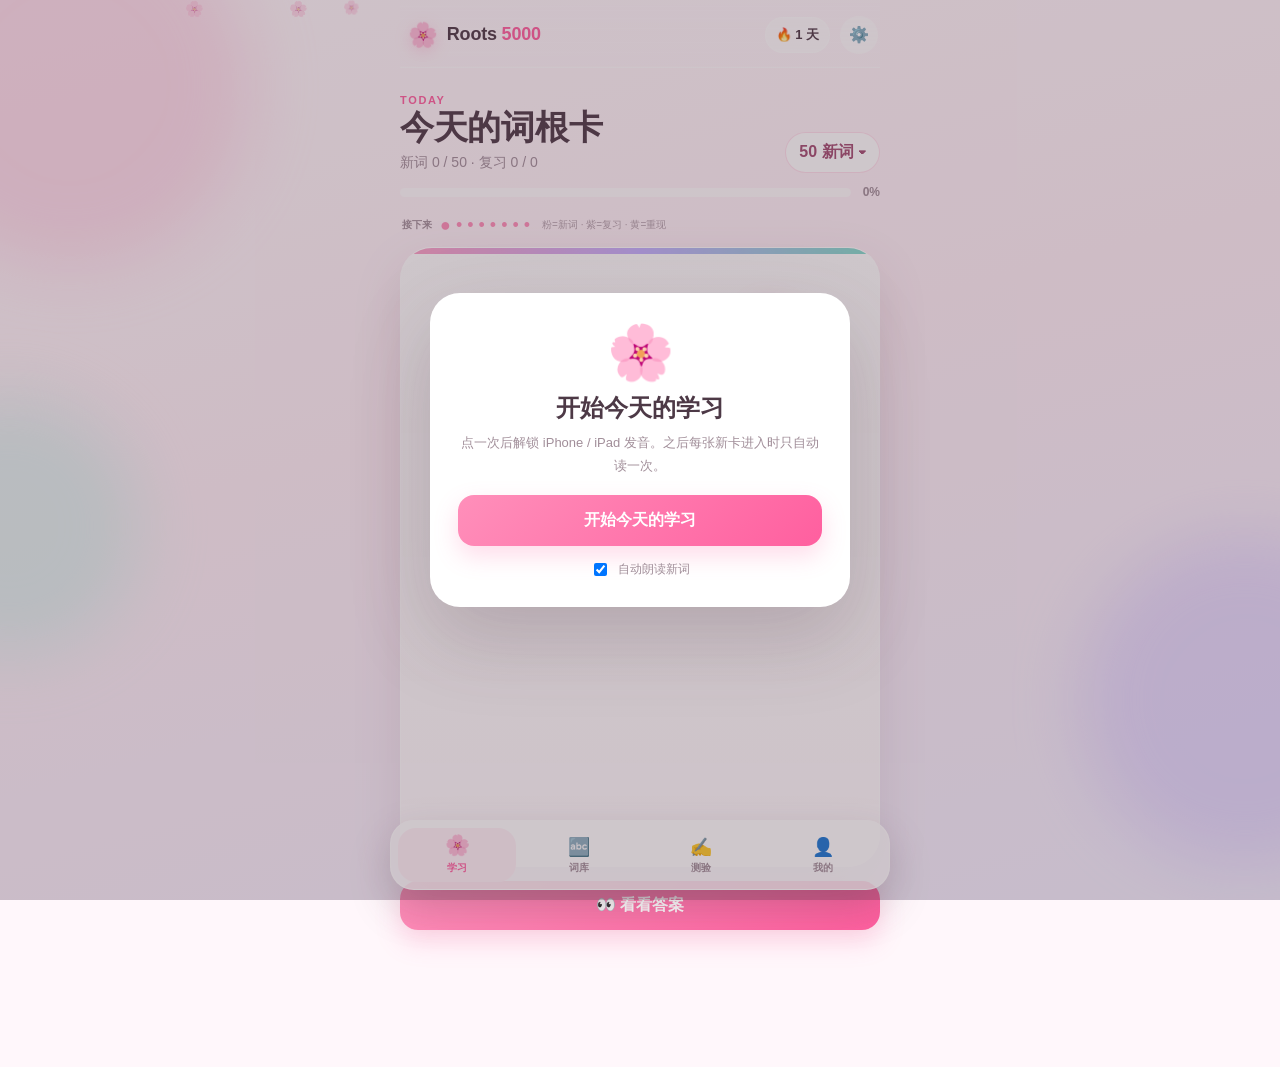
==== commit 5aa2b249: "手机优化：极简正面方案A、语速三档、移除OpenDyslexic、防语音重叠变声 - 正面 IPA/词性合并一行；提示框默认两行点按展开（不误触翻面） - 语速设置 慢0.85/正常0.95/快1.1" ====
--- a/index.html
+++ b/index.html
@@ -149,6 +149,7 @@
       <label class="setting-row"><span><b>可爱界面音效</b><small>翻卡、按钮、答对答错都有不同声音</small></span><input type="checkbox" id="sfxToggle" /></label>
       <div class="setting-row"><span><b>⚡ 低性能模式</b><small>弱设备自动生效，也可手动强制</small></span><button class="secondary tiny" id="perfBtn" type="button">自动</button></div>
       <label class="setting-row"><span><b>发音</b><small>设备可用语音会自动匹配</small></span><select id="accentSelect"><option value="en-GB">英音</option><option value="en-US">美音</option></select></label>
+      <div class="setting-row"><span><b>语速</b><small>手机引擎不好听可调快</small></span><div class="choice-row" style="margin-top:0"><button data-rate="0.85">慢</button><button data-rate="0.95">正常</button><button data-rate="1.1">快</button></div></div>
       <div class="setting-block"><b>每日新词</b><div class="choice-row"><button data-goal="20">20</button><button data-goal="30">30</button><button data-goal="50">50</button><button data-goal="75">75</button><button data-goal="100">100</button></div></div>
       <div class="setting-block"><b>学习层级</b><div class="choice-row"><button data-phase="Core">Core 3000</button><button data-phase="Reading">Reading 2000</button></div><small class="muted">默认先学 Core；Reading 用于后续阅读识别层。</small></div>
       <div class="setting-block"><b>🎨 皮肤</b>
--- a/styles.css
+++ b/styles.css
@@ -234,7 +234,11 @@
 .word-row{display:flex;align-items:center;justify-content:center;gap:12px;margin-top:8px}.word{margin:0;text-align:center;font-size:clamp(34px,9vw,52px);line-height:1.08;font-weight:850;letter-spacing:0;overflow-wrap:anywhere}.speak-btn{flex:none;width:46px;height:46px;border-radius:50%;background:linear-gradient(145deg,var(--card-solid),var(--pink-soft));box-shadow:0 9px 24px var(--shadow-accent);font-size:20px;position:relative;transition:background .4s}.speak-btn.speaking::after{content:"";position:absolute;inset:-4px;border-radius:50%;border:2px solid var(--accent-line);animation:pulse 1s ease-out infinite}@keyframes pulse{to{transform:scale(1.35);opacity:0}}
 .ipa{text-align:center;margin:9px 0 4px;font-size:14px;letter-spacing:.03em;color:var(--muted)}.pos{text-align:center;font-size:12px;font-weight:850;color:var(--ink-2);margin-bottom:18px}
 .decomp{display:flex;align-items:stretch;justify-content:center;gap:8px;flex-wrap:wrap;margin:16px auto 18px}.piece{min-width:92px;max-width:180px;padding:11px 13px;border-radius:18px;text-align:center;font-weight:900;font-size:15px;animation:piecePop .4s cubic-bezier(.34,1.56,.64,1) both}.piece:nth-of-type(2){animation-delay:.05s}.piece:nth-of-type(3){animation-delay:.1s}.piece small{display:block;margin-top:5px;font-size:10px;line-height:1.35;font-weight:700;opacity:.72;letter-spacing:.01em}.piece.pre{background:var(--blue-soft);color:var(--pre-c);transition:background .4s,color .4s}.piece.root{background:var(--pink-soft);color:var(--root-c);transition:background .4s,color .4s}.piece.suf{background:var(--mint-soft);color:var(--suf-c);transition:background .4s,color .4s}.plus{align-self:center;color:var(--muted);font-weight:900}@keyframes piecePop{from{opacity:0;transform:scale(.86) translateY(5px)}to{opacity:1;transform:none}}
-.mnemonic{margin:0 auto;padding:16px 18px;border-radius:20px;background:linear-gradient(135deg,var(--mnem-bg1),var(--mnem-bg2));border:1px solid var(--warn-br);font-size:15px;line-height:1.8;color:var(--ink-2);transition:background .4s,color .4s,border-color .4s}.mnemonic strong{color:var(--ink)}.flip-hint{text-align:center;color:var(--muted);font-size:12px;font-weight:750;margin-top:18px}.front-spacer{height:4px}
+.mnemonic{margin:0 auto;padding:14px 16px;border-radius:20px;background:linear-gradient(135deg,var(--mnem-bg1),var(--mnem-bg2));border:1px solid var(--warn-br);font-size:15px;line-height:1.8;color:var(--ink-2);transition:background .4s,color .4s,border-color .4s}.mnemonic strong{color:var(--ink)}
+.mn-clamp{display:-webkit-box;-webkit-line-clamp:2;-webkit-box-orient:vertical;overflow:hidden}
+.mnemonic.expanded .mn-clamp{display:block;overflow:visible;-webkit-line-clamp:unset}
+.mn-hint{display:block;text-align:right;font-size:10px;font-weight:800;opacity:.65;margin-top:8px;color:var(--ink-2)}
+.ipa .ipos{color:var(--ink-2);font-weight:850;font-size:.95em}.flip-hint{text-align:center;color:var(--muted);font-size:12px;font-weight:750;margin-top:18px}.front-spacer{height:4px}
 .answer-head{text-align:center;margin:6px 0 16px}.answer-head .meaning{font-size:clamp(24px,5vw,32px);line-height:1.35;font-weight:900;color:var(--ink)}.answer-head .word-small{font-size:13px;color:var(--muted);margin-bottom:5px}.info-block{padding:15px 16px;border-radius:19px;background:var(--glass-72);border:1px solid var(--line);margin-top:11px;transition:background .4s}.info-title{display:flex;align-items:center;gap:7px;font-size:12px;font-weight:900;color:var(--ink-2);margin-bottom:6px}.info-block p{margin:0;font-size:14.5px;line-height:1.78;letter-spacing:.01em}.example-en{font-family:Georgia,"Times New Roman",serif;font-size:15.5px!important;line-height:1.72!important;color:var(--ink)}.example-actions{display:flex;justify-content:flex-end;margin-top:8px}.mini-speak{font-size:12px;font-weight:800;color:var(--accent-c);background:var(--pink-soft);padding:6px 9px;border-radius:999px;transition:background .4s,color .4s}.details{margin-top:11px;border-radius:18px;background:var(--neut-bg);border:1px solid var(--line);overflow:hidden;transition:background .4s}.details summary{list-style:none;padding:13px 15px;font-size:13px;font-weight:850;cursor:pointer}.details summary::-webkit-details-marker{display:none}.details summary::after{content:"⌄";float:right;color:var(--muted)}.details[open] summary::after{content:"⌃"}.detail-body{padding:0 15px 14px;display:grid;gap:7px}.detail-row{display:grid;grid-template-columns:78px 1fr;gap:10px;font-size:12.5px;line-height:1.55}.detail-row span:first-child{color:var(--muted);font-weight:800}
 .verdict{min-height:78px;margin-top:14px}.flip-btn{width:100%;padding:14px;border-radius:18px;background:linear-gradient(135deg,var(--pink),var(--pink-deep));color:var(--white-text);font-weight:900;box-shadow:0 12px 26px var(--shadow-accent)}.verdict-row{display:grid;grid-template-columns:repeat(3,1fr);gap:10px}.grade{padding:12px 8px;border-radius:18px;font-weight:900;background:var(--card-solid);border:1px solid var(--glass-95);box-shadow:0 8px 20px var(--shadow);transition:background .4s}.grade small{display:block;margin-top:4px;font-size:10px;font-weight:700;color:var(--muted)}.grade.unknown{background:var(--err-bg);color:var(--err-c)}.grade.fuzzy{background:var(--warn-bg);color:var(--warn-c)}.grade.known{background:var(--ok-bg);color:var(--ok-c)}
 .done-card{min-height:470px;display:flex;flex-direction:column;align-items:center;justify-content:center;text-align:center;padding:34px;border-radius:var(--r-xl);background:var(--glass-9);box-shadow:var(--shadow);animation:cardIn .4s ease both;transition:background .4s}.done-card .em{font-size:56px;animation:bounce .8s ease both}@keyframes bounce{40%{transform:translateY(-10px) scale(1.08)}}.done-card h3{font-size:27px;margin:10px 0 8px}.done-card p{color:var(--muted);line-height:1.75}.done-stats{display:grid;grid-template-columns:repeat(3,1fr);gap:10px;width:100%;margin:18px 0}.done-stat{padding:12px;border-radius:17px;background:var(--pink-pale)}.done-stat b{display:block;font-size:20px}.done-stat span{font-size:11px;color:var(--muted)}.primary{background:linear-gradient(135deg,var(--pink),var(--pink-deep));color:var(--white-text);padding:12px 18px;border-radius:16px;font-weight:900;box-shadow:0 10px 24px var(--shadow-accent)}.primary.big{width:100%;padding:15px 18px;font-size:16px}.secondary{background:var(--card-solid);color:var(--accent-c);padding:11px 16px;border-radius:16px;font-weight:850;border:1px solid var(--accent-line);transition:background .4s}
@@ -244,7 +248,7 @@
 .stats-grid{display:grid;grid-template-columns:repeat(2,1fr);gap:11px}.stat{padding:18px;border-radius:20px;background:var(--glass-84);box-shadow:0 9px 24px var(--shadow);transition:background .4s}.stat b{display:block;font-size:26px}.stat span{font-size:11px;color:var(--muted)}.panel{margin-top:14px;padding:18px;border-radius:22px;background:var(--glass-84);box-shadow:0 9px 24px var(--shadow);transition:background .4s}.panel h3{margin:0 0 12px}.status-row{display:flex;justify-content:space-between;padding:9px 0;border-bottom:1px solid var(--line);font-size:13px}.muted{color:var(--muted);font-size:12px;line-height:1.6}
 .tabbar{position:fixed;z-index:40;left:50%;bottom:calc(10px + var(--safe-bottom));transform:translateX(-50%);width:min(500px,calc(100% - 22px));display:grid;grid-template-columns:repeat(4,1fr);gap:4px;padding:7px;border-radius:24px;background:var(--glass-82);backdrop-filter:blur(18px);-webkit-backdrop-filter:blur(18px);border:1px solid var(--glass-95);box-shadow:0 18px 42px var(--shadow-lg);transition:background .4s,border-color .4s}.tab{min-height:54px;border-radius:18px;display:flex;flex-direction:column;align-items:center;justify-content:center;gap:3px;color:var(--muted);transition:color .3s,background .4s}.tab span{font-size:18px;transition:transform .25s ease}.tab b{font-size:10px}.tab.active{color:var(--pink-deep);background:var(--pink-pale)}.tab.active span{transform:translateY(-2px) scale(1.12)}
 .modal-mask{position:fixed;inset:0;z-index:80;background:var(--mask);backdrop-filter:blur(8px);-webkit-backdrop-filter:blur(8px);display:flex;align-items:center;justify-content:center;padding:20px}.modal-mask.hidden{display:none}.start-card{width:min(420px,100%);padding:28px;border-radius:30px;background:var(--card-solid);box-shadow:0 30px 80px var(--shadow-lg);text-align:center;transition:background .4s}.start-emoji{font-size:54px}.start-card h2{margin:8px 0}.start-card p{margin:0 0 18px;color:var(--muted);font-size:13px;line-height:1.7}.toggle-line{display:flex;justify-content:center;align-items:center;gap:8px;margin-top:14px;font-size:12px;color:var(--muted)}
-.sheet{position:absolute;left:50%;bottom:0;transform:translateX(-50%);width:min(520px,100%);padding:10px 20px calc(22px + var(--safe-bottom));border-radius:28px 28px 0 0;background:var(--card-solid);box-shadow:0 -20px 60px var(--shadow-lg);transition:background .4s}.sheet-handle{width:40px;height:5px;border-radius:999px;background:var(--handle);margin:0 auto 10px}.sheet-head{display:flex;justify-content:space-between;align-items:center}.sheet-head h3{margin:4px 0 12px}.setting-row{display:flex;justify-content:space-between;align-items:center;gap:14px;padding:13px 0;border-top:1px solid var(--line)}.setting-row span{display:grid;gap:3px}.setting-row small,.setting-block small{font-size:11px;color:var(--muted)}.setting-row select{padding:8px 10px;border-radius:12px;border:1px solid var(--line);background:var(--card-solid);transition:background .4s}.setting-block{padding:13px 0;border-top:1px solid var(--line)}.choice-row{display:flex;gap:8px;margin-top:9px}.choice-row button{padding:9px 13px;border-radius:13px;background:var(--neut-bg);font-weight:800;font-size:12px;transition:background .4s}.choice-row button.on{background:var(--pink-soft);color:var(--accent-c)}.danger-link{margin-top:8px;color:var(--err-c);font-size:12px;font-weight:850;text-decoration:underline;text-underline-offset:3px}
+.sheet{position:absolute;left:50%;bottom:0;transform:translateX(-50%);width:min(520px,100%);max-height:88dvh;overflow-y:auto;padding:10px 20px calc(22px + var(--safe-bottom));border-radius:28px 28px 0 0;background:var(--card-solid);box-shadow:0 -20px 60px var(--shadow-lg);transition:background .4s}.sheet-handle{width:40px;height:5px;border-radius:999px;background:var(--handle);margin:0 auto 10px}.sheet-head{position:sticky;top:-10px;display:flex;justify-content:space-between;align-items:center;background:var(--card-solid);padding:6px 0 2px;z-index:2}.sheet-head h3{margin:4px 0 12px}.setting-row{display:flex;justify-content:space-between;align-items:center;gap:14px;padding:13px 0;border-top:1px solid var(--line)}.setting-row span{display:grid;gap:3px}.setting-row small,.setting-block small{font-size:11px;color:var(--muted)}.setting-row select{padding:8px 10px;border-radius:12px;border:1px solid var(--line);background:var(--card-solid);transition:background .4s}.setting-block{padding:13px 0;border-top:1px solid var(--line)}.choice-row{display:flex;gap:8px;margin-top:9px}.choice-row button{padding:9px 13px;border-radius:13px;background:var(--neut-bg);font-weight:800;font-size:12px;transition:background .4s}.choice-row button.on{background:var(--pink-soft);color:var(--accent-c)}.danger-link{margin-top:8px;color:var(--err-c);font-size:12px;font-weight:850;text-decoration:underline;text-underline-offset:3px}
 .theme-grid{display:grid;grid-template-columns:1fr 1fr;gap:10px;margin-bottom:16px}
 .theme-opt{display:flex;align-items:center;gap:10px;padding:11px 13px;border-radius:16px;background:var(--neut-bg);border:1.5px solid transparent;font-size:13px;font-weight:800;transition:all .25s cubic-bezier(.34,1.56,.64,1)}
 .theme-opt i{width:24px;height:24px;flex:0 0 auto;border-radius:50%;box-shadow:inset 0 1px 0 rgba(255,255,255,.6)}
@@ -260,7 +264,7 @@
   .card-face{padding:30px}.flashcard{height:min(620px,calc(100dvh - 250px))}.word{font-size:clamp(42px,6vw,58px)}.daybar h1{font-size:34px}
 }
 @media (max-width:520px){
-  .app-shell{padding-left:14px;padding-right:14px}.topbar{min-height:60px}.streak{display:none}.daybar{align-items:center}.daybar h1{font-size:24px}.day-sub{font-size:12px}.goal-chip{font-size:11px;padding:8px 10px}.progress-wrap{margin-bottom:13px}.stage{min-height:470px}.flashcard{height:min(535px,calc(100dvh - 230px));min-height:455px}.card-face{padding:20px}.word{font-size:clamp(32px,10vw,43px);letter-spacing:.005em}.mnemonic{font-size:14px;line-height:1.78}.verdict-row{gap:7px}.grade{font-size:12px}.page-head{display:block}.page-head>p{text-align:left;margin-top:6px}.tabbar{bottom:calc(7px + var(--safe-bottom))}.tab{min-height:50px}.detail-row{grid-template-columns:66px 1fr}
+  .app-shell{padding-left:14px;padding-right:14px}.topbar{min-height:60px}.streak{display:none}.daybar{align-items:center}.daybar h1{font-size:24px}.day-sub{font-size:12px}.goal-chip{font-size:11px;padding:8px 10px}.progress-wrap{margin-bottom:13px}.stage{min-height:460px}.flashcard{height:min(560px,calc(100dvh - 175px));min-height:460px}.card-face{padding:16px}.word{font-size:clamp(30px,9.5vw,41px);letter-spacing:.005em}.ipa{margin:7px 0 3px}.pos{margin-bottom:12px}.decomp{gap:6px;margin:12px auto 14px}.piece{min-width:82px;padding:9px 11px}.mnemonic{padding:12px 14px;font-size:13.5px;line-height:1.65}.flip-hint{margin-top:12px}.verdict-row{gap:7px}.grade{font-size:12px}.page-head{display:block}.page-head>p{text-align:left;margin-top:6px}.tabbar{bottom:calc(7px + var(--safe-bottom))}.tab{min-height:50px}.detail-row{grid-template-columns:66px 1fr}
 }
 @media (max-width:360px){
   .flashcard{height:min(500px,calc(100dvh - 215px));min-height:430px}.card-face{padding:17px}.word{font-size:31px}.piece{min-width:78px;font-size:13px;padding:9px 10px}.mnemonic{padding:13px 14px}.answer-head .meaning{font-size:22px}.info-block{padding:12px 13px}.verdict{margin-top:10px}
@@ -321,7 +325,7 @@
       url('https://cdn.jsdelivr.net/npm/open-dyslexic@1.0.3/woff/OpenDyslexic-Regular.woff') format('woff');
   font-display:swap;
 }
-.example-en{font-family:'OpenDyslexic',Georgia,"Times New Roman",serif;font-size:15.5px!important;line-height:1.9!important;letter-spacing:.3px}
+.example-en{font-family:Georgia,"Times New Roman",serif;font-size:15.5px!important;line-height:1.9!important;letter-spacing:.3px}
 .first-letter{font-weight:900;font-size:1.3em;color:var(--pink-deep)}
 .syl-pre{color:var(--pre-c)!important}.syl-root{color:var(--root-c)!important}.syl-suf{color:var(--suf-c)!important}
 .tier-badges{display:flex;gap:7px;margin-top:12px;flex-wrap:wrap;justify-content:center}
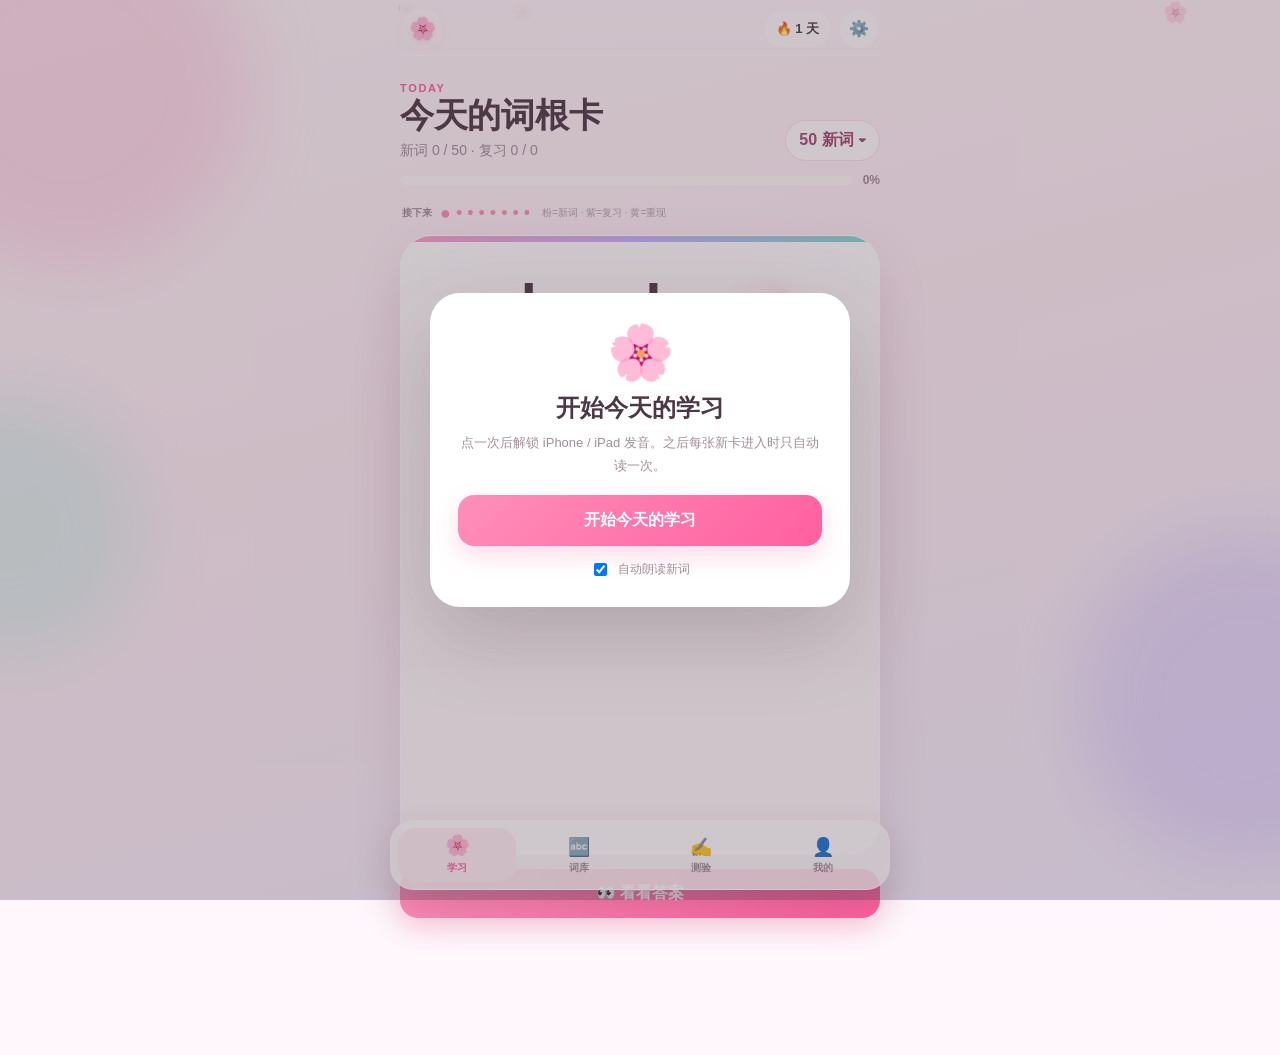
==== commit 9d45c63b: "删除顶栏品牌文字，仅保留🌸返回入口，顶栏压矮 Co-Authored-By: Claude Code <noreply@anthropic.com>" ====
--- a/index.html
+++ b/index.html
@@ -19,7 +19,7 @@
   <div class="app-shell">
     <header class="topbar">
       <button class="brand" data-view="learn" aria-label="返回学习页">
-        <span class="logo">🌸</span><span>Roots <em>5000</em></span>
+        <span class="logo">🌸</span>
       </button>
       <div class="top-actions">
         <span class="streak">🔥 <b id="streakNum">1</b> 天</span>
--- a/styles.css
+++ b/styles.css
@@ -220,8 +220,8 @@
 .bg-deco.twinkle{animation-name:twinkle;animation-timing-function:ease-in-out}
 @keyframes twinkle{0%,100%{opacity:.2;transform:scale(.75)}50%{opacity:.9;transform:scale(1.15)}}
 .app-shell{width:min(520px,100%);margin:0 auto;min-height:100dvh;padding:0 20px calc(108px + var(--safe-bottom))}
-.topbar{position:sticky;top:0;z-index:30;display:flex;align-items:center;justify-content:space-between;min-height:68px;padding:12px 2px 10px;background:linear-gradient(to bottom,var(--surface-hi),var(--surface-lo));backdrop-filter:blur(18px);-webkit-backdrop-filter:blur(18px);border-bottom:1px solid var(--glass-7);transition:background .4s,border-color .4s}
-.brand{display:flex;align-items:center;gap:9px;font-size:18px;font-weight:850;letter-spacing:-.2px}.brand em{font-style:normal;color:var(--pink-deep)}.logo{font-size:24px;filter:drop-shadow(0 4px 8px var(--shadow-accent))}
+.topbar{position:sticky;top:0;z-index:30;display:flex;align-items:center;justify-content:space-between;min-height:56px;padding:8px 2px 6px;background:linear-gradient(to bottom,var(--surface-hi),var(--surface-lo));backdrop-filter:blur(18px);-webkit-backdrop-filter:blur(18px);border-bottom:1px solid var(--glass-7);transition:background .4s,border-color .4s}
+.brand{width:40px;height:40px;border-radius:50%;display:flex;align-items:center;justify-content:center;background:var(--glass-78);box-shadow:0 6px 18px var(--shadow);transition:transform .2s cubic-bezier(.34,1.56,.64,1),background .4s}.brand:active{transform:scale(.88)}.logo{font-size:22px;filter:drop-shadow(0 4px 8px var(--shadow-accent))}
 .top-actions{display:flex;align-items:center;gap:10px}.streak{font-size:13px;font-weight:750;background:var(--glass-7);border:1px solid var(--glass-92);padding:8px 10px;border-radius:999px;box-shadow:0 5px 18px var(--shadow)}
 .icon-btn{width:38px;height:38px;border-radius:50%;background:var(--glass-78);box-shadow:0 6px 18px var(--shadow);font-size:16px;transition:background .4s}
 main{padding-top:20px}.view{display:none;animation:viewIn .28s ease both}.view.active{display:block}@keyframes viewIn{from{opacity:0;transform:translateY(6px)}to{opacity:1;transform:none}}
@@ -264,7 +264,7 @@
   .card-face{padding:30px}.flashcard{height:min(620px,calc(100dvh - 250px))}.word{font-size:clamp(42px,6vw,58px)}.daybar h1{font-size:34px}
 }
 @media (max-width:520px){
-  .app-shell{padding-left:14px;padding-right:14px}.topbar{min-height:60px}.streak{display:none}.daybar{align-items:center}.daybar h1{font-size:24px}.day-sub{font-size:12px}.goal-chip{font-size:11px;padding:8px 10px}.progress-wrap{margin-bottom:13px}.stage{min-height:460px}.flashcard{height:min(560px,calc(100dvh - 175px));min-height:460px}.card-face{padding:16px}.word{font-size:clamp(30px,9.5vw,41px);letter-spacing:.005em}.ipa{margin:7px 0 3px}.pos{margin-bottom:12px}.decomp{gap:6px;margin:12px auto 14px}.piece{min-width:82px;padding:9px 11px}.mnemonic{padding:12px 14px;font-size:13.5px;line-height:1.65}.flip-hint{margin-top:12px}.verdict-row{gap:7px}.grade{font-size:12px}.page-head{display:block}.page-head>p{text-align:left;margin-top:6px}.tabbar{bottom:calc(7px + var(--safe-bottom))}.tab{min-height:50px}.detail-row{grid-template-columns:66px 1fr}
+  .app-shell{padding-left:14px;padding-right:14px}.topbar{min-height:52px}.streak{display:none}.daybar{align-items:center}.daybar h1{font-size:24px}.day-sub{font-size:12px}.goal-chip{font-size:11px;padding:8px 10px}.progress-wrap{margin-bottom:13px}.stage{min-height:460px}.flashcard{height:min(560px,calc(100dvh - 175px));min-height:460px}.card-face{padding:16px}.word{font-size:clamp(30px,9.5vw,41px);letter-spacing:.005em}.ipa{margin:7px 0 3px}.pos{margin-bottom:12px}.decomp{gap:6px;margin:12px auto 14px}.piece{min-width:82px;padding:9px 11px}.mnemonic{padding:12px 14px;font-size:13.5px;line-height:1.65}.flip-hint{margin-top:12px}.verdict-row{gap:7px}.grade{font-size:12px}.page-head{display:block}.page-head>p{text-align:left;margin-top:6px}.tabbar{bottom:calc(7px + var(--safe-bottom))}.tab{min-height:50px}.detail-row{grid-template-columns:66px 1fr}
 }
 @media (max-width:360px){
   .flashcard{height:min(500px,calc(100dvh - 215px));min-height:430px}.card-face{padding:17px}.word{font-size:31px}.piece{min-width:78px;font-size:13px;padding:9px 10px}.mnemonic{padding:13px 14px}.answer-head .meaning{font-size:22px}.info-block{padding:12px 13px}.verdict{margin-top:10px}
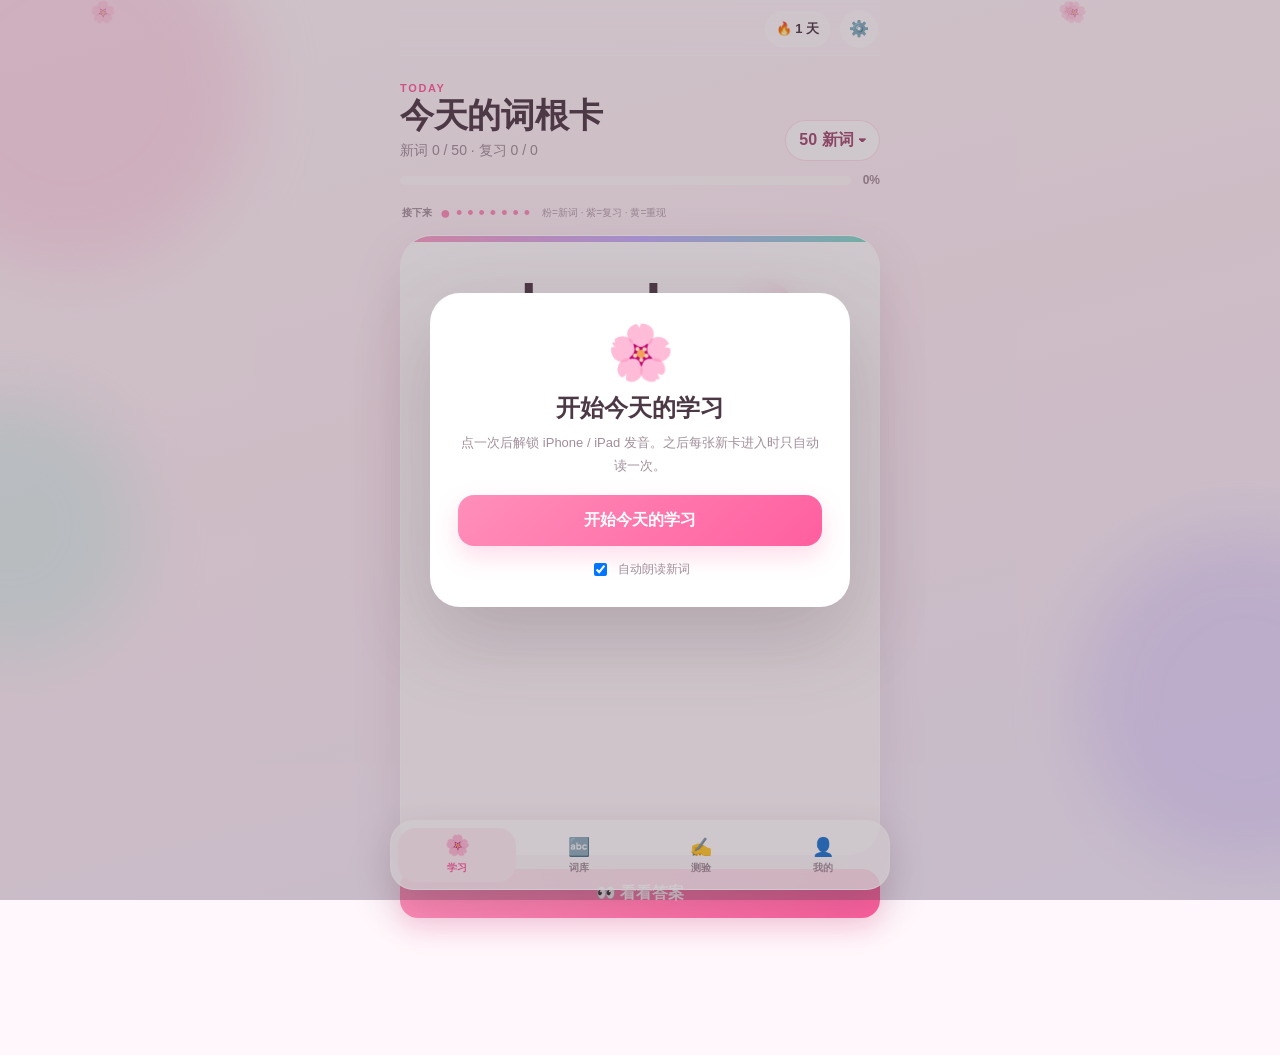
==== commit a91fa16b: "移除顶栏🌸图标，顶栏极简化 Co-Authored-By: Claude Code <noreply@anthropic.com>" ====
--- a/index.html
+++ b/index.html
@@ -18,9 +18,6 @@
 
   <div class="app-shell">
     <header class="topbar">
-      <button class="brand" data-view="learn" aria-label="返回学习页">
-        <span class="logo">🌸</span>
-      </button>
       <div class="top-actions">
         <span class="streak">🔥 <b id="streakNum">1</b> 天</span>
         <button class="icon-btn" id="settingsBtn" aria-label="设置">⚙️</button>
--- a/styles.css
+++ b/styles.css
@@ -220,8 +220,7 @@
 .bg-deco.twinkle{animation-name:twinkle;animation-timing-function:ease-in-out}
 @keyframes twinkle{0%,100%{opacity:.2;transform:scale(.75)}50%{opacity:.9;transform:scale(1.15)}}
 .app-shell{width:min(520px,100%);margin:0 auto;min-height:100dvh;padding:0 20px calc(108px + var(--safe-bottom))}
-.topbar{position:sticky;top:0;z-index:30;display:flex;align-items:center;justify-content:space-between;min-height:56px;padding:8px 2px 6px;background:linear-gradient(to bottom,var(--surface-hi),var(--surface-lo));backdrop-filter:blur(18px);-webkit-backdrop-filter:blur(18px);border-bottom:1px solid var(--glass-7);transition:background .4s,border-color .4s}
-.brand{width:40px;height:40px;border-radius:50%;display:flex;align-items:center;justify-content:center;background:var(--glass-78);box-shadow:0 6px 18px var(--shadow);transition:transform .2s cubic-bezier(.34,1.56,.64,1),background .4s}.brand:active{transform:scale(.88)}.logo{font-size:22px;filter:drop-shadow(0 4px 8px var(--shadow-accent))}
+.topbar{position:sticky;top:0;z-index:30;display:flex;align-items:center;justify-content:flex-end;min-height:56px;padding:8px 2px 6px;background:linear-gradient(to bottom,var(--surface-hi),var(--surface-lo));backdrop-filter:blur(18px);-webkit-backdrop-filter:blur(18px);border-bottom:1px solid var(--glass-7);transition:background .4s,border-color .4s}
 .top-actions{display:flex;align-items:center;gap:10px}.streak{font-size:13px;font-weight:750;background:var(--glass-7);border:1px solid var(--glass-92);padding:8px 10px;border-radius:999px;box-shadow:0 5px 18px var(--shadow)}
 .icon-btn{width:38px;height:38px;border-radius:50%;background:var(--glass-78);box-shadow:0 6px 18px var(--shadow);font-size:16px;transition:background .4s}
 main{padding-top:20px}.view{display:none;animation:viewIn .28s ease both}.view.active{display:block}@keyframes viewIn{from{opacity:0;transform:translateY(6px)}to{opacity:1;transform:none}}
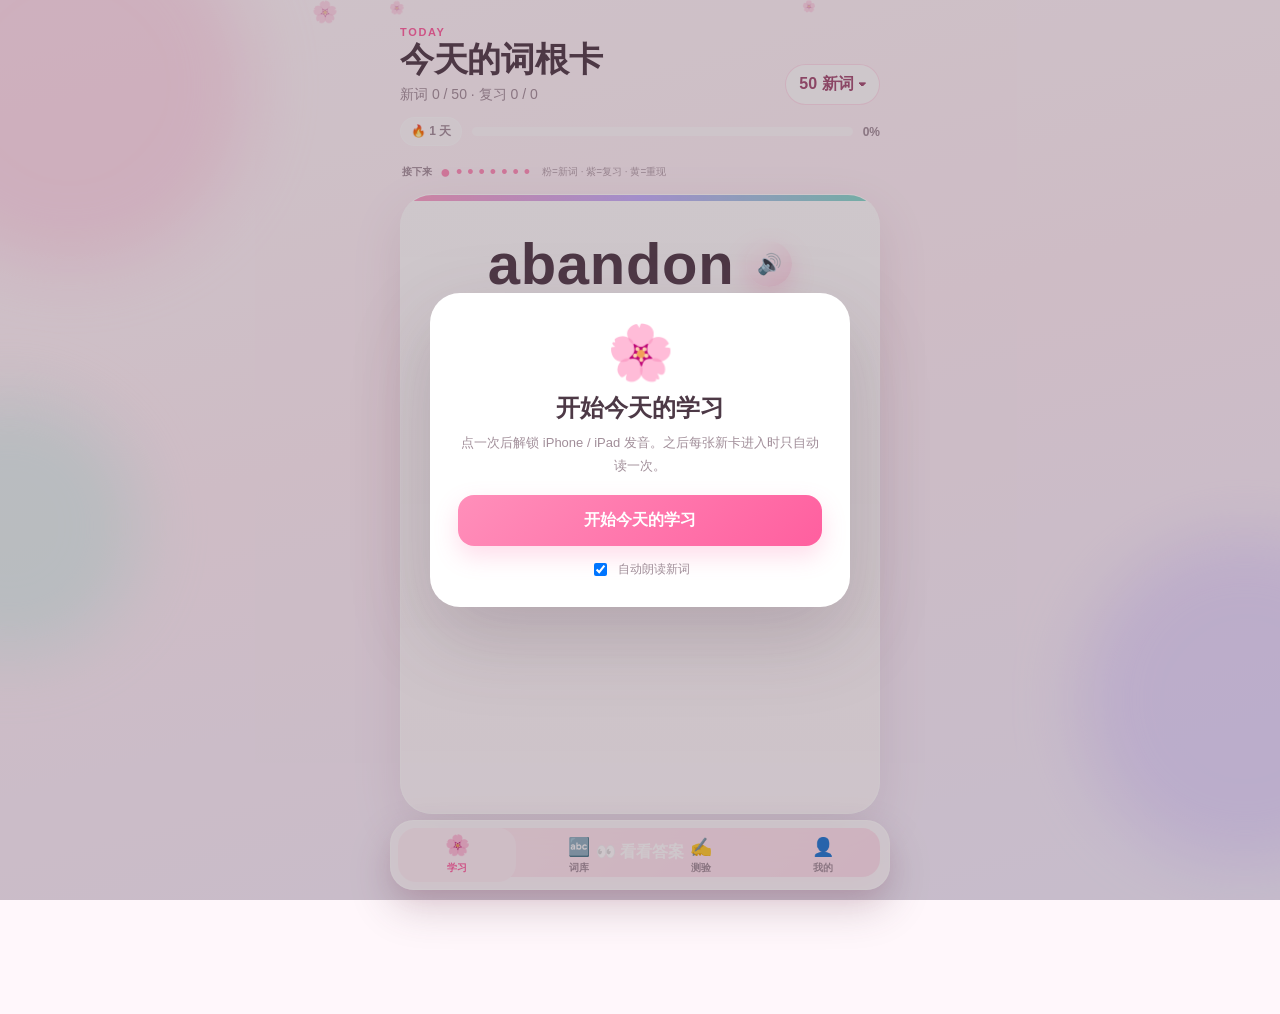
==== commit 7aff10c9: "删除顶栏悬浮条：🔥天数移入学习页进度行，⚙️设置移入我的页 Co-Authored-By: Claude Code <noreply@anthropic.com>" ====
--- a/index.html
+++ b/index.html
@@ -17,13 +17,6 @@
   </div>
 
   <div class="app-shell">
-    <header class="topbar">
-      <div class="top-actions">
-        <span class="streak">🔥 <b id="streakNum">1</b> 天</span>
-        <button class="icon-btn" id="settingsBtn" aria-label="设置">⚙️</button>
-      </div>
-    </header>
-
     <main>
       <section class="view active" id="view-learn">
         <div class="daybar">
@@ -35,6 +28,7 @@
           <button class="goal-chip" id="goalBtn">50 新词 ▾</button>
         </div>
         <div class="progress-wrap" aria-label="今日进度">
+          <span class="streak-chip">🔥 <b id="streakNum">1</b> 天</span>
           <div class="progress-track"><div class="progress-fill" id="progressFill"></div></div>
           <span id="progressPct">0%</span>
         </div>
@@ -94,7 +88,7 @@
       </section>
 
       <section class="view" id="view-me">
-        <div class="page-head"><div><div class="eyebrow">MY ROOTS</div><h2>学习状态</h2></div><p>核心 3000 深度掌握，Reading 2000 以阅读识别为主。</p></div>
+        <div class="page-head"><div><div class="eyebrow">MY ROOTS</div><h2>学习状态</h2></div><p>核心 3000 深度掌握，Reading 2000 以阅读识别为主。</p><button class="icon-btn" id="settingsBtn" aria-label="设置">⚙️</button></div>
         <div class="stats-grid" id="statsGrid"></div>
         <div class="panel">
           <div class="panel-title-row"><h3>掌握进度</h3><span class="muted">按词库层级</span></div>
--- a/styles.css
+++ b/styles.css
@@ -220,12 +220,11 @@
 .bg-deco.twinkle{animation-name:twinkle;animation-timing-function:ease-in-out}
 @keyframes twinkle{0%,100%{opacity:.2;transform:scale(.75)}50%{opacity:.9;transform:scale(1.15)}}
 .app-shell{width:min(520px,100%);margin:0 auto;min-height:100dvh;padding:0 20px calc(108px + var(--safe-bottom))}
-.topbar{position:sticky;top:0;z-index:30;display:flex;align-items:center;justify-content:flex-end;min-height:56px;padding:8px 2px 6px;background:linear-gradient(to bottom,var(--surface-hi),var(--surface-lo));backdrop-filter:blur(18px);-webkit-backdrop-filter:blur(18px);border-bottom:1px solid var(--glass-7);transition:background .4s,border-color .4s}
-.top-actions{display:flex;align-items:center;gap:10px}.streak{font-size:13px;font-weight:750;background:var(--glass-7);border:1px solid var(--glass-92);padding:8px 10px;border-radius:999px;box-shadow:0 5px 18px var(--shadow)}
-.icon-btn{width:38px;height:38px;border-radius:50%;background:var(--glass-78);box-shadow:0 6px 18px var(--shadow);font-size:16px;transition:background .4s}
+.streak-chip{font-size:11px;font-weight:800;color:var(--accent-c);background:var(--glass-7);border:1px solid var(--glass-92);padding:5px 10px;border-radius:999px;white-space:nowrap;box-shadow:0 4px 12px var(--shadow)}
+.icon-btn{width:38px;height:38px;border-radius:50%;background:var(--glass-78);box-shadow:0 6px 18px var(--shadow);font-size:16px;transition:background .4s;flex:none}
 main{padding-top:20px}.view{display:none;animation:viewIn .28s ease both}.view.active{display:block}@keyframes viewIn{from{opacity:0;transform:translateY(6px)}to{opacity:1;transform:none}}
 .daybar{display:flex;align-items:flex-end;justify-content:space-between;gap:18px;margin:6px 0 12px}.daybar h1,.page-head h2{margin:2px 0 4px;font-size:clamp(24px,4vw,36px);line-height:1.15;letter-spacing:-.3px}.eyebrow{font-size:11px;letter-spacing:.15em;font-weight:900;color:var(--pink-deep)}.day-sub,.page-head p{margin:0;color:var(--muted);font-size:14px;line-height:1.6}.goal-chip{flex:none;padding:9px 13px;border-radius:999px;background:var(--card-solid);border:1px solid var(--accent-line);font-weight:800;color:var(--accent-c);box-shadow:0 7px 20px var(--shadow);transition:background .4s,border-color .4s,color .4s}
-.progress-wrap{display:grid;grid-template-columns:1fr auto;align-items:center;gap:12px;margin-bottom:18px}.progress-track{height:9px;border-radius:999px;background:var(--glass-72);overflow:hidden;box-shadow:inset 0 1px 4px var(--shadow)}.progress-fill{height:100%;width:0;background:linear-gradient(90deg,var(--pink),var(--purple));border-radius:inherit;transition:width .35s ease}.progress-wrap>span{font-size:12px;color:var(--muted);font-weight:800}
+.progress-wrap{display:grid;grid-template-columns:auto 1fr auto;align-items:center;gap:10px;margin-bottom:18px}.progress-track{height:9px;border-radius:999px;background:var(--glass-72);overflow:hidden;box-shadow:inset 0 1px 4px var(--shadow)}.progress-fill{height:100%;width:0;background:linear-gradient(90deg,var(--pink),var(--purple));border-radius:inherit;transition:width .35s ease}.progress-wrap>span{font-size:12px;color:var(--muted);font-weight:800}
 .study-layout{display:grid;grid-template-columns:minmax(0,1fr);gap:22px}.study-main{min-width:0}.study-side{display:none}
 .stage{perspective:1400px;-webkit-perspective:1400px;min-height:500px;position:relative}.flashcard{position:relative;width:100%;height:min(570px,calc(100dvh - 250px));min-height:500px;animation:cardIn .42s cubic-bezier(.22,1,.36,1) both;transform:translateZ(0)}.card-inner{position:relative;width:100%;height:100%;min-height:inherit;transform-style:preserve-3d;-webkit-transform-style:preserve-3d;transition:transform .78s cubic-bezier(.22,1,.36,1);will-change:transform}.card-inner.flipped{transform:rotateY(180deg);-webkit-transform:rotateY(180deg)}@keyframes cardIn{from{opacity:0;filter:blur(2px)}to{opacity:1;filter:none}}
 .card-face{position:absolute;inset:0;backface-visibility:hidden;-webkit-backface-visibility:hidden;border-radius:var(--r-xl);background:linear-gradient(180deg,var(--card-hi),var(--card-lo));border:1px solid var(--glass-92);box-shadow:var(--shadow);padding:24px;overflow:auto;overscroll-behavior:contain;-webkit-transform:translateZ(0);transform:translateZ(0);transition:background .4s,border-color .4s}.card-face::before{content:"";position:absolute;inset:0 auto auto 0;width:100%;height:6px;border-radius:var(--r-xl) var(--r-xl) 0 0;background:linear-gradient(90deg,var(--pink),var(--purple),var(--mint));opacity:.85}.card-front{transform:rotateY(0deg) translateZ(1px);-webkit-transform:rotateY(0deg) translateZ(1px)}.card-back{transform:rotateY(180deg) translateZ(1px);-webkit-transform:rotateY(180deg) translateZ(1px)}
@@ -263,7 +262,7 @@
   .card-face{padding:30px}.flashcard{height:min(620px,calc(100dvh - 250px))}.word{font-size:clamp(42px,6vw,58px)}.daybar h1{font-size:34px}
 }
 @media (max-width:520px){
-  .app-shell{padding-left:14px;padding-right:14px}.topbar{min-height:52px}.streak{display:none}.daybar{align-items:center}.daybar h1{font-size:24px}.day-sub{font-size:12px}.goal-chip{font-size:11px;padding:8px 10px}.progress-wrap{margin-bottom:13px}.stage{min-height:460px}.flashcard{height:min(560px,calc(100dvh - 175px));min-height:460px}.card-face{padding:16px}.word{font-size:clamp(30px,9.5vw,41px);letter-spacing:.005em}.ipa{margin:7px 0 3px}.pos{margin-bottom:12px}.decomp{gap:6px;margin:12px auto 14px}.piece{min-width:82px;padding:9px 11px}.mnemonic{padding:12px 14px;font-size:13.5px;line-height:1.65}.flip-hint{margin-top:12px}.verdict-row{gap:7px}.grade{font-size:12px}.page-head{display:block}.page-head>p{text-align:left;margin-top:6px}.tabbar{bottom:calc(7px + var(--safe-bottom))}.tab{min-height:50px}.detail-row{grid-template-columns:66px 1fr}
+  .app-shell{padding-left:14px;padding-right:14px}.daybar{align-items:center}.daybar h1{font-size:24px}.day-sub{font-size:12px}.goal-chip{font-size:11px;padding:8px 10px}.progress-wrap{margin-bottom:13px}.stage{min-height:460px}.flashcard{height:min(560px,calc(100dvh - 175px));min-height:460px}.card-face{padding:16px}.word{font-size:clamp(30px,9.5vw,41px);letter-spacing:.005em}.ipa{margin:7px 0 3px}.pos{margin-bottom:12px}.decomp{gap:6px;margin:12px auto 14px}.piece{min-width:82px;padding:9px 11px}.mnemonic{padding:12px 14px;font-size:13.5px;line-height:1.65}.flip-hint{margin-top:12px}.verdict-row{gap:7px}.grade{font-size:12px}.page-head{display:block}.page-head>p{text-align:left;margin-top:6px}.tabbar{bottom:calc(7px + var(--safe-bottom))}.tab{min-height:50px}.detail-row{grid-template-columns:66px 1fr}
 }
 @media (max-width:360px){
   .flashcard{height:min(500px,calc(100dvh - 215px));min-height:430px}.card-face{padding:17px}.word{font-size:31px}.piece{min-width:78px;font-size:13px;padding:9px 10px}.mnemonic{padding:13px 14px}.answer-head .meaning{font-size:22px}.info-block{padding:12px 13px}.verdict{margin-top:10px}
@@ -291,7 +290,7 @@
 
 /* ============ v0.3 · 手势 / 节奏 / 词族 / 完成反馈 ============ */
 .rhythm-strip{display:flex;align-items:center;gap:5px;min-height:24px;margin:-4px 0 10px;padding:0 2px;color:var(--muted);font-size:10px;overflow:hidden}.rhythm-label{font-weight:900;margin-right:3px;color:var(--muted)}.rhythm-note{margin-left:7px;white-space:nowrap;opacity:.8}.rhythm-dot{font-size:18px;line-height:1;transition:transform .2s ease}.rhythm-dot:first-of-type{transform:scale(1.16)}.rhythm-dot.new{color:var(--pink)}.rhythm-dot.review{color:var(--purple)}.rhythm-dot.retry{color:var(--yellow)}
-.flashcard{--drag-x:0px;--drag-rot:0deg;touch-action:pan-y;transition:transform .18s ease}.flashcard.is-flipped.is-dragging{transform:translateX(var(--drag-x)) rotateZ(var(--drag-rot));transition:none!important}.flashcard.is-dragging .card-face{box-shadow:0 22px 50px var(--shadow)}
+.flashcard{--drag-x:0px;--drag-rot:0deg;touch-action:pan-y;transition:transform .18s ease}.flashcard.is-flipped.is-dragging{transform:translateX(var(--drag-x)) rotateZ(var(--drag-rot));transition:none!important}
 .swipe-cue{position:absolute;top:50%;z-index:8;transform:translateY(-50%) scale(.86);opacity:0;pointer-events:none;padding:10px 13px;border-radius:16px;font-weight:900;font-size:12px;backdrop-filter:blur(8px);transition:opacity .12s ease,transform .12s ease}.swipe-cue.show{opacity:1;transform:translateY(-50%) scale(1)}.swipe-cue.left{left:12px;background:var(--cue-l-bg);color:var(--cue-l-c)}.swipe-cue.right{right:12px;background:var(--cue-r-bg);color:var(--cue-r-c)}
 .detail-stack{display:grid;gap:7px;padding:10px 0;border-top:1px dashed var(--line)}.detail-stack>span{font-size:10.5px;font-weight:900;color:var(--ink-2)}.detail-stack.warn{padding:10px 12px;border:0;border-radius:14px;background:var(--warn-bg)}.detail-stack.warn>span{color:var(--warn-c)}.detail-stack.warn>div{font-size:11.5px;line-height:1.65;color:var(--ink-2)}.word-chip-row{display:flex;flex-wrap:wrap;gap:6px}.word-chip{padding:6px 9px;border-radius:999px;background:var(--pink-soft);border:1px solid var(--accent-line-soft);font-size:10.5px;font-weight:850;color:var(--accent-c)}.word-chip:active{transform:scale(.96)}
 .grade-summary{display:flex;flex-wrap:wrap;justify-content:center;gap:7px;margin:-3px 0 14px}.grade-summary span{padding:6px 9px;border-radius:999px;background:var(--neut-bg);font-size:10.5px;font-weight:800;color:var(--ink-2)}.done-stats{grid-template-columns:repeat(4,1fr)}
